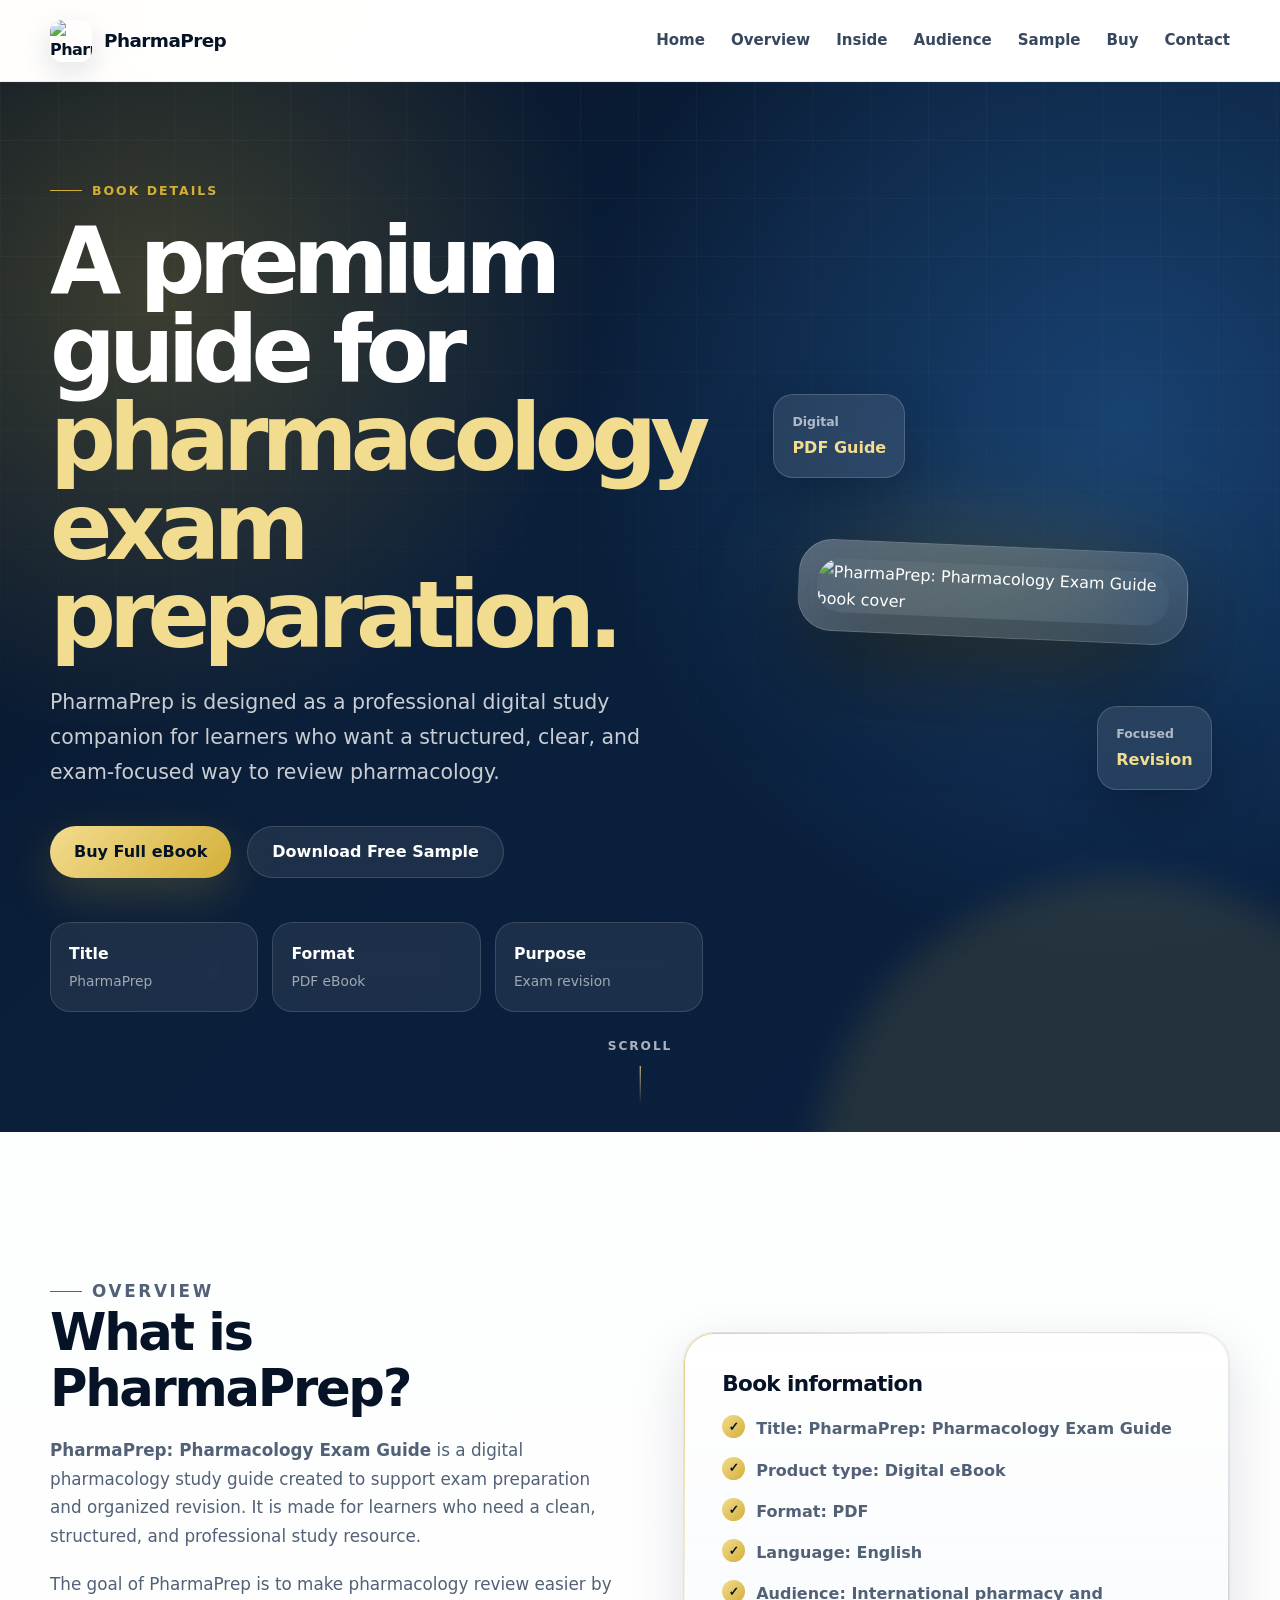
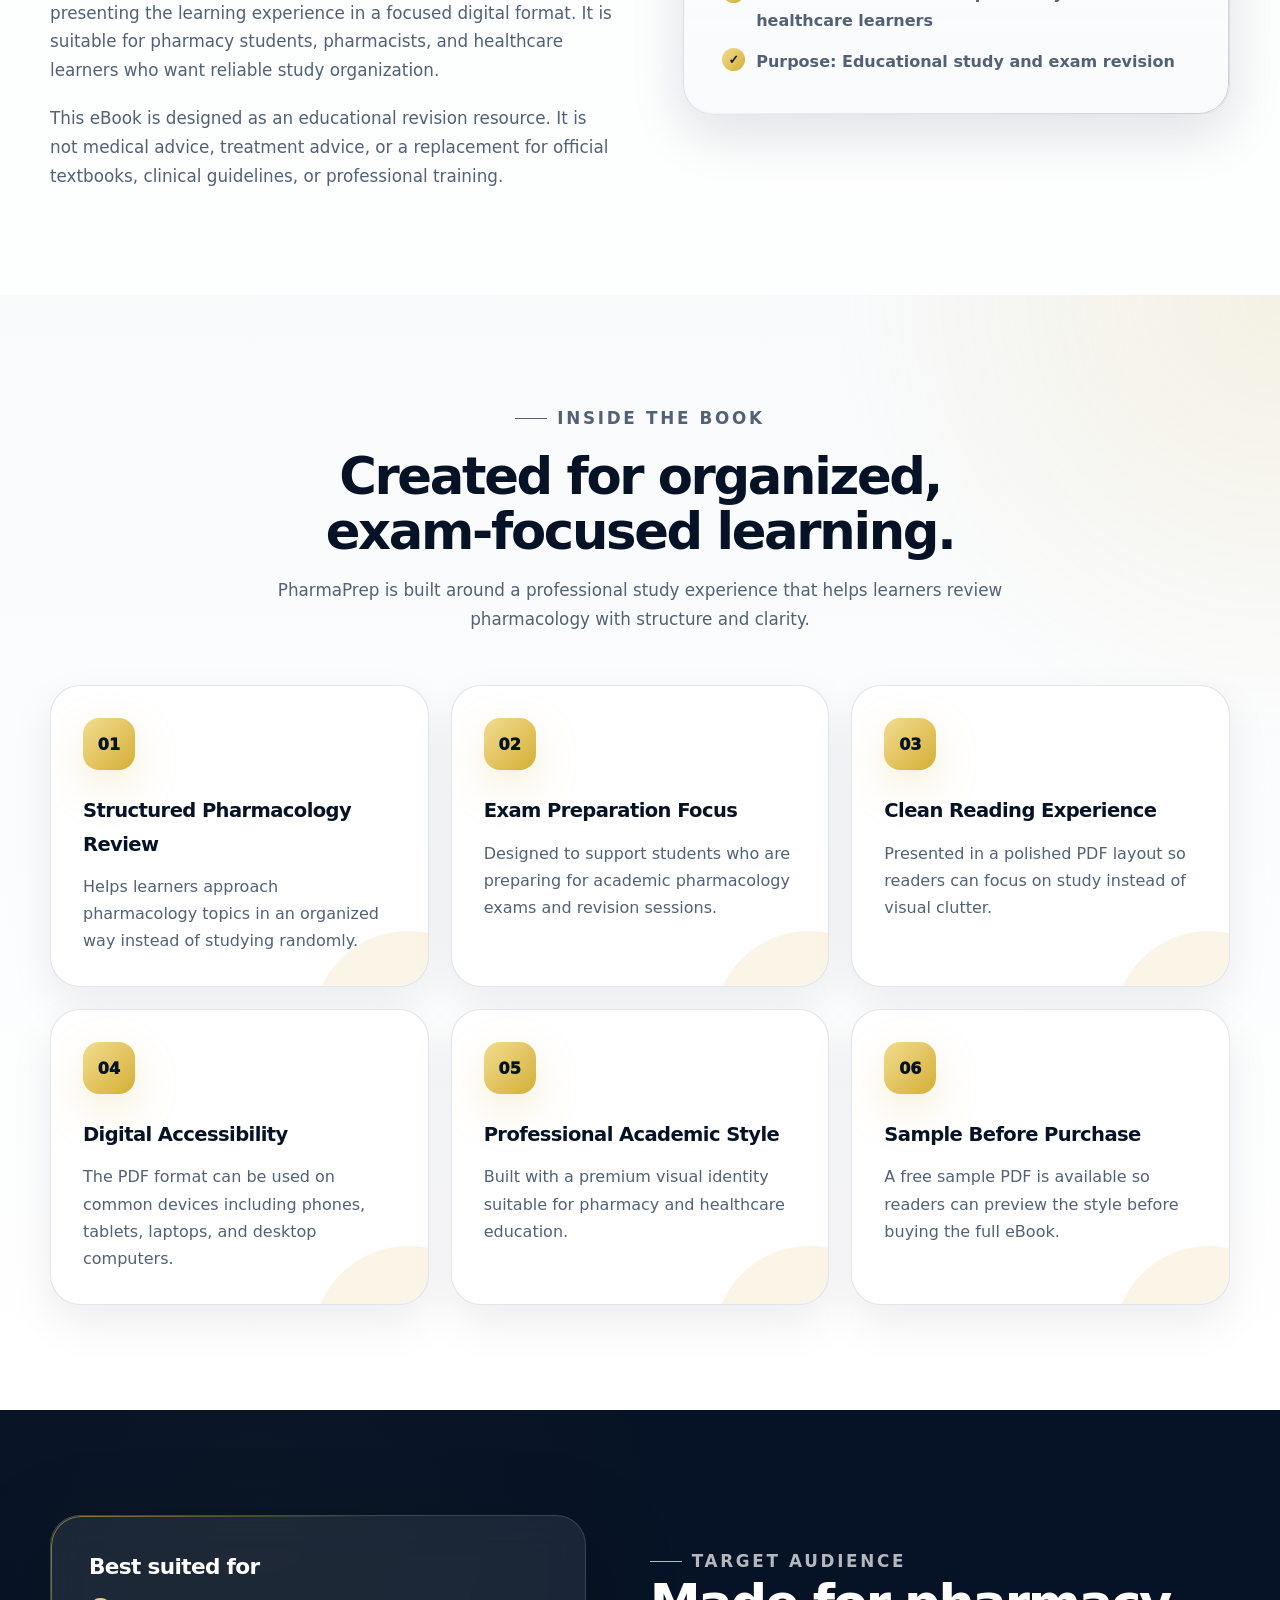
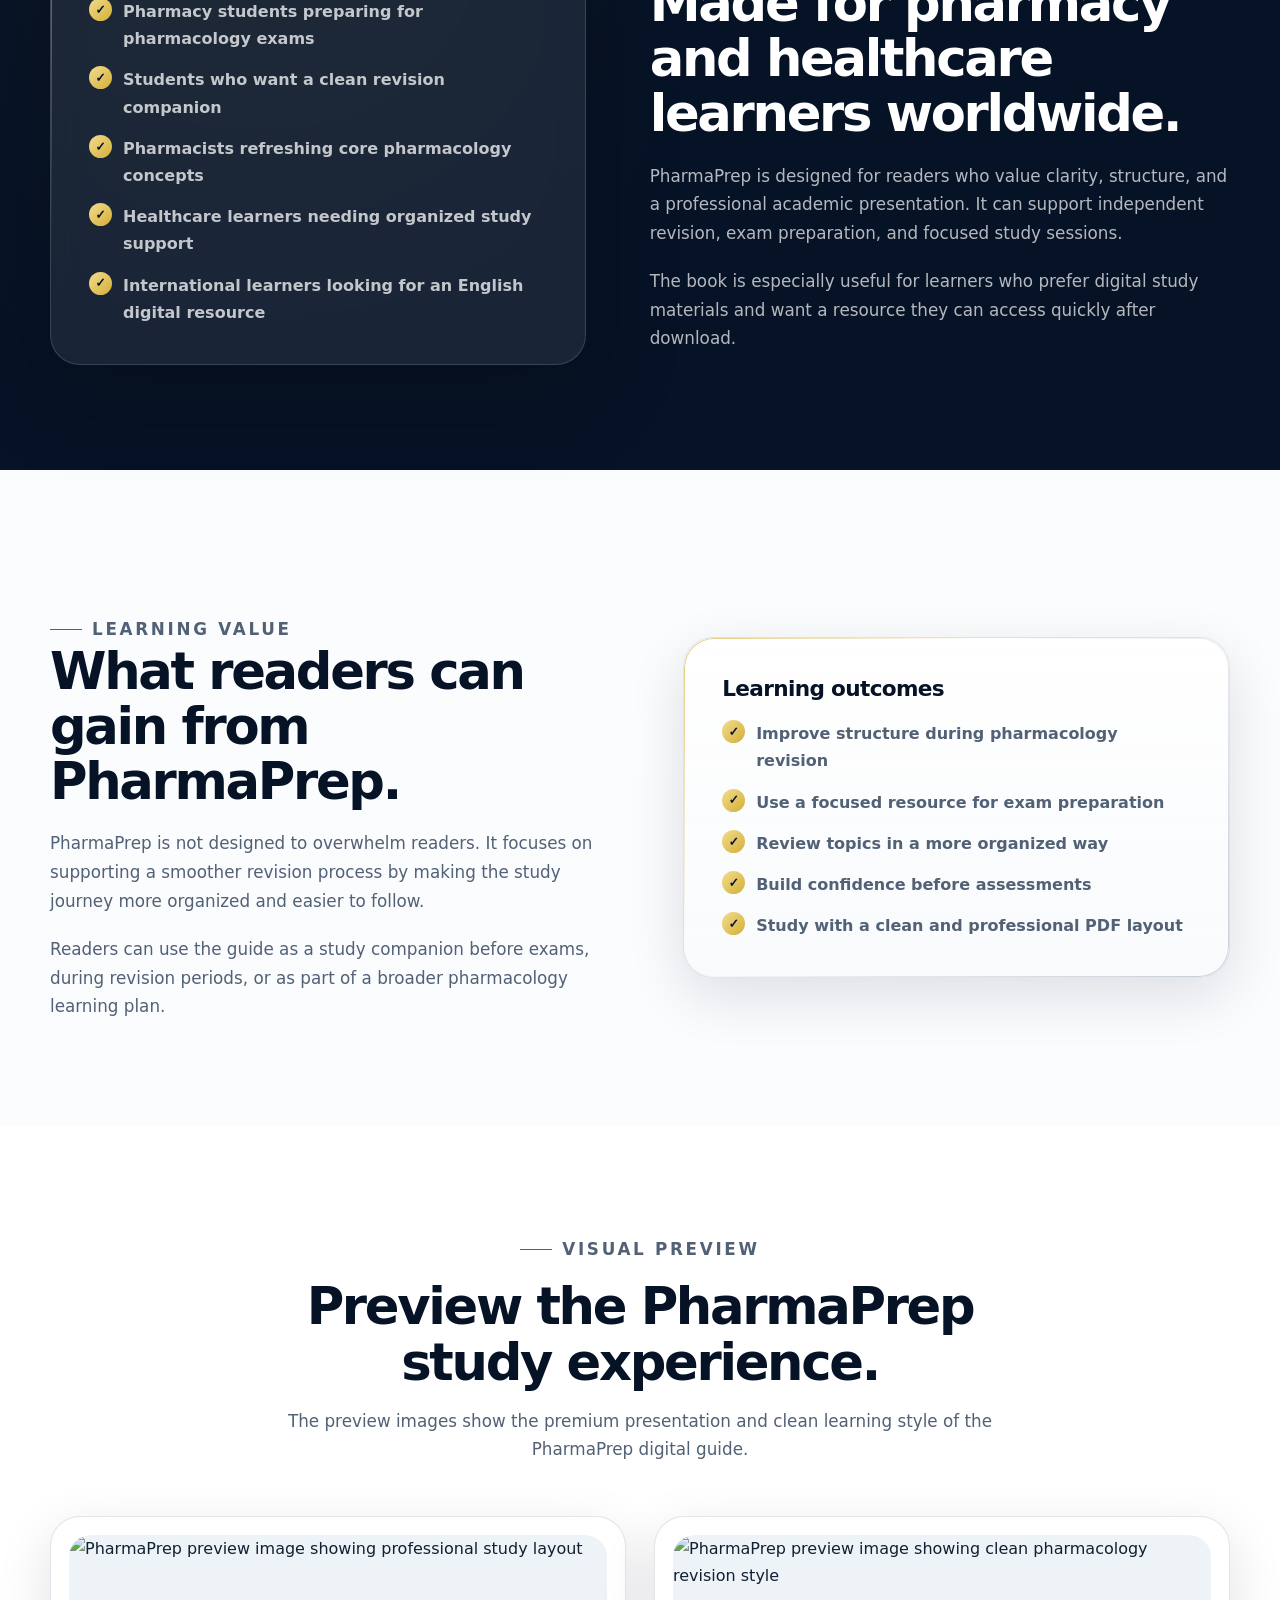
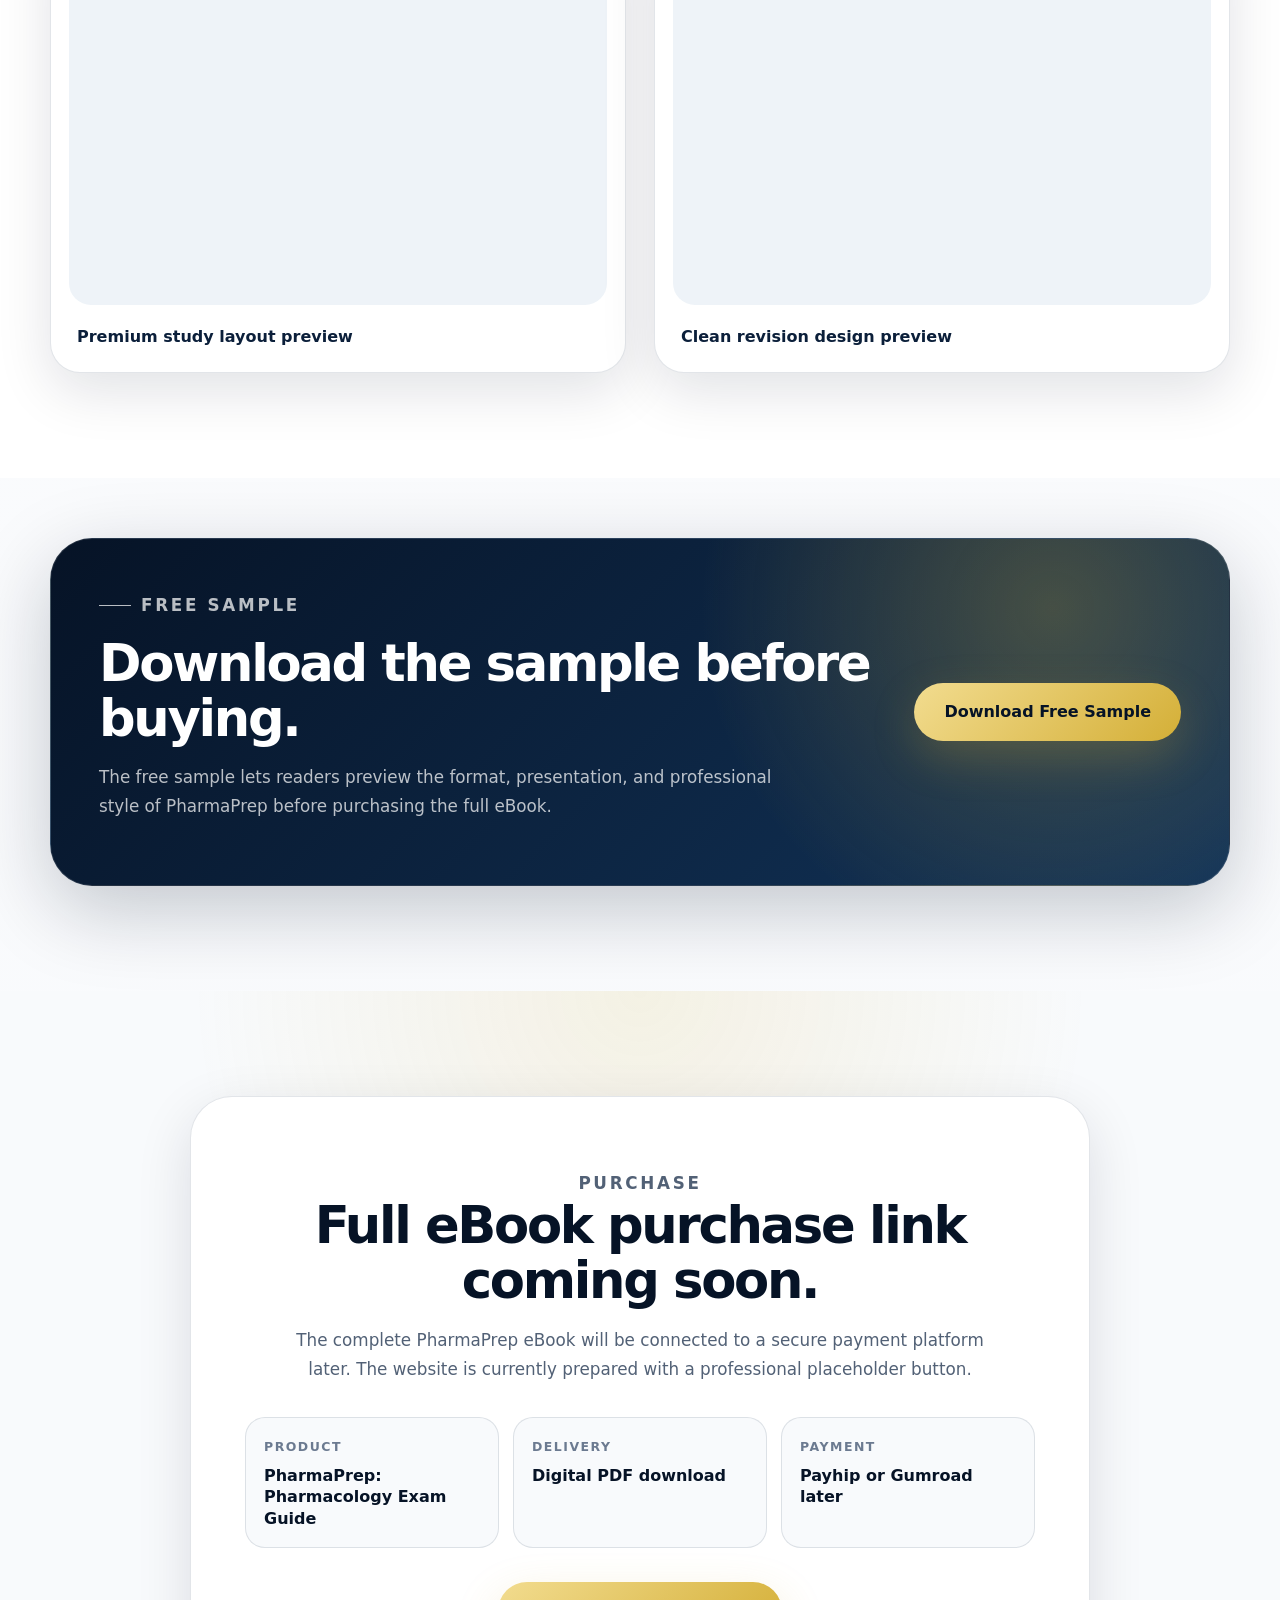
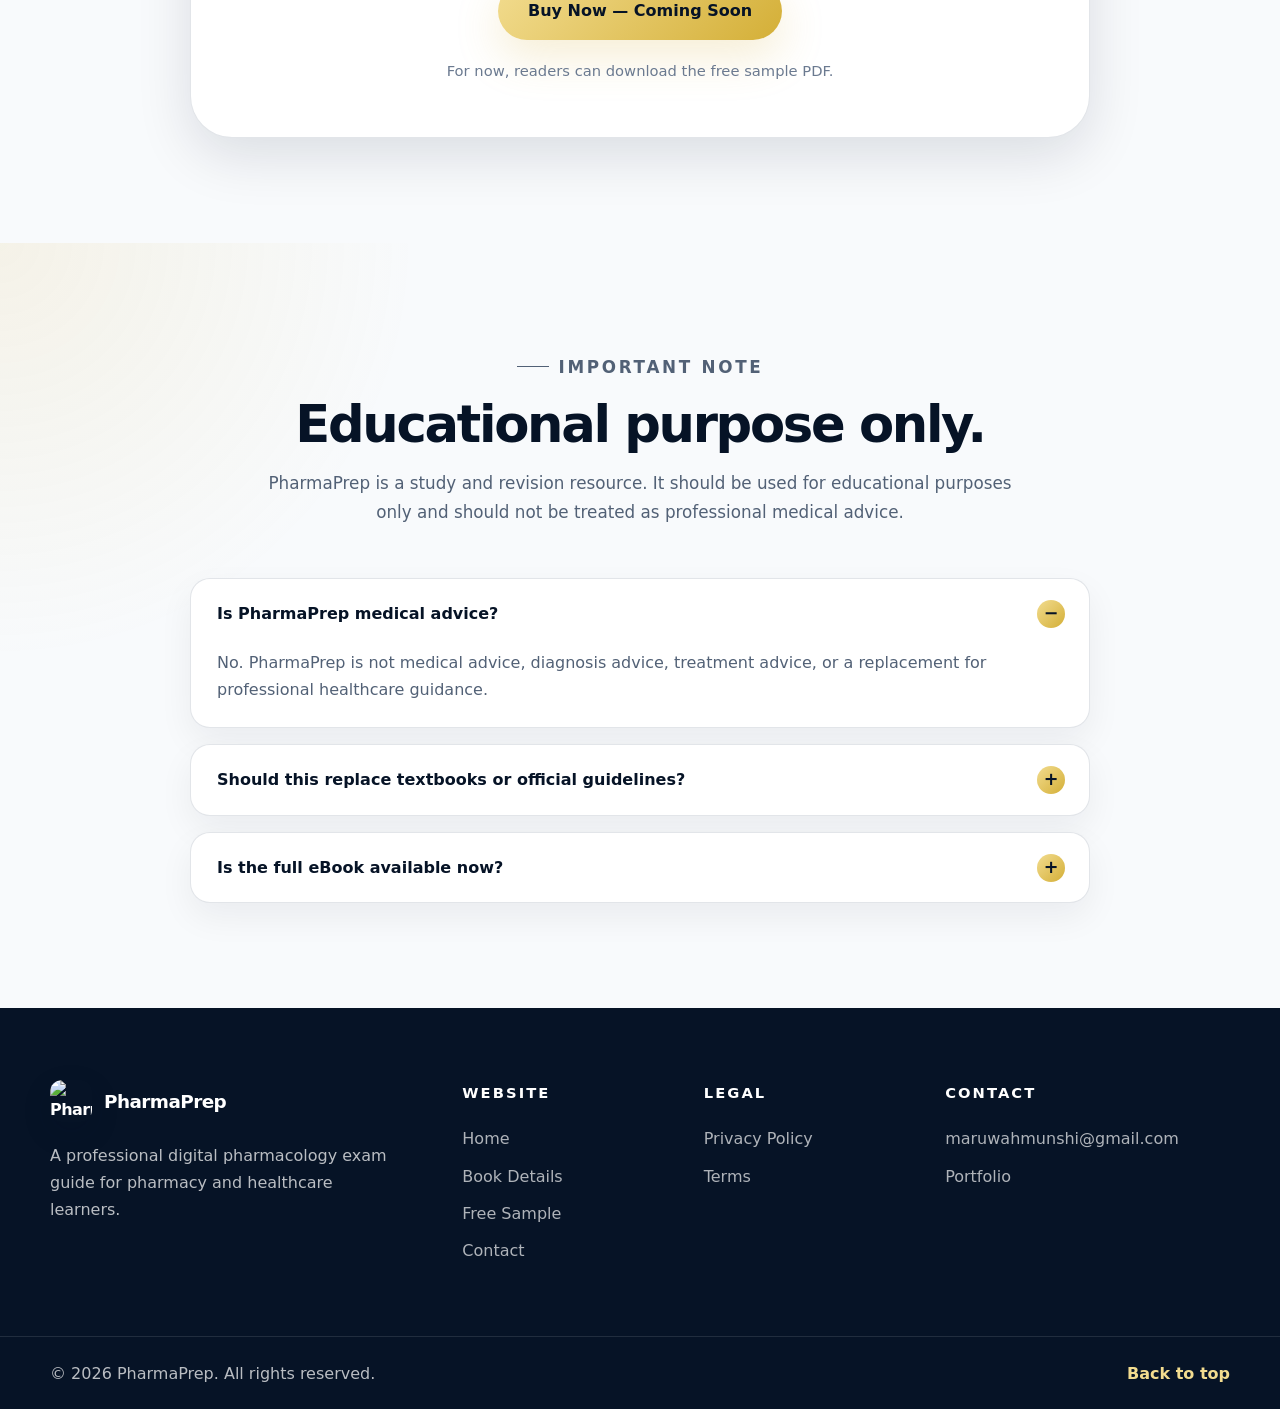
==== book.html @ 13ccd48c "Add files via upload" ====
<!DOCTYPE html>
<html lang="en">
<head>
  <!-- Basic Meta -->
  <meta charset="UTF-8" />
  <meta name="viewport" content="width=device-width, initial-scale=1.0" />

  <title>Book Details | PharmaPrep: Pharmacology Exam Guide</title>

  <meta
    name="description"
    content="View details of PharmaPrep: Pharmacology Exam Guide, a professional pharmacology exam preparation eBook for pharmacy students, pharmacists, and healthcare learners."
  />

  <meta
    name="keywords"
    content="PharmaPrep book details, pharmacology exam guide, pharmacology ebook, pharmacy student study guide, pharmacology PDF"
  />

  <meta name="author" content="MARUWA MARUWA" />
  <meta name="robots" content="index, follow" />
  <meta name="theme-color" content="#0b1f3a" />

  <!-- Canonical URL -->
  <link rel="canonical" href="https://mimruwa.github.io/pharmaprep-book/book.html" />

  <!-- Favicon -->
  <link rel="icon" type="image/png" href="images/favicon.png" />

  <!-- Open Graph Meta -->
  <meta property="og:title" content="Book Details | PharmaPrep: Pharmacology Exam Guide" />
  <meta
    property="og:description"
    content="Explore the full details, features, audience, and learning value of the PharmaPrep pharmacology exam guide."
  />
  <meta property="og:type" content="website" />
  <meta property="og:url" content="https://mimruwa.github.io/pharmaprep-book/book.html" />
  <meta property="og:image" content="https://mimruwa.github.io/pharmaprep-book/images/cover.png" />
  <meta property="og:site_name" content="PharmaPrep" />

  <!-- Twitter Card Meta -->
  <meta name="twitter:card" content="summary_large_image" />
  <meta name="twitter:title" content="Book Details | PharmaPrep" />
  <meta
    name="twitter:description"
    content="A premium digital pharmacology exam guide for pharmacy and healthcare learners."
  />
  <meta name="twitter:image" content="https://mimruwa.github.io/pharmaprep-book/images/cover.png" />

  <!-- CSS -->
  <link rel="stylesheet" href="style.css" />

  <!-- Structured Data -->
  <script type="application/ld+json">
  {
    "@context": "https://schema.org",
    "@type": "Book",
    "name": "PharmaPrep: Pharmacology Exam Guide",
    "description": "A professional pharmacology exam guide created for pharmacy students, pharmacists, and healthcare learners worldwide.",
    "inLanguage": "en",
    "educationalUse": "Pharmacology exam preparation and revision",
    "learningResourceType": "eBook",
    "isAccessibleForFree": false,
    "creator": {
      "@type": "Person",
      "name": "MARUWA MARUWA",
      "jobTitle": "Independent Educational Content Creator",
      "url": "https://mimruwa.github.io/maruwa-portfolio/",
      "email": "maruwahmunshi@gmail.com"
    },
    "publisher": {
      "@type": "Organization",
      "name": "PharmaPrep"
    },
    "image": "https://mimruwa.github.io/pharmaprep-book/images/cover.png"
  }
  </script>
</head>

<body>
  <!-- Skip Link -->
  <a class="skip-link" href="#main-content">Skip to content</a>

  <!-- Header -->
  <header class="site-header" id="top">
    <nav class="navbar" aria-label="Main navigation">
      <a href="index.html" class="brand" aria-label="PharmaPrep home">
        <img src="images/logo.png" alt="PharmaPrep logo" class="brand-logo" />
        <span class="brand-text">PharmaPrep</span>
      </a>

      <button class="nav-toggle" aria-label="Open navigation menu" aria-expanded="false">
        <span></span>
        <span></span>
        <span></span>
      </button>

      <div class="nav-menu">
        <a href="index.html">Home</a>
        <a href="#overview">Overview</a>
        <a href="#contents">Inside</a>
        <a href="#audience">Audience</a>
        <a href="#sample">Sample</a>
        <a href="#buy">Buy</a>
        <a href="contact.html">Contact</a>
      </div>
    </nav>
  </header>

  <!-- Main Content -->
  <main id="main-content">
    <!-- Hero Section -->
    <section class="hero section">
      <div class="hero-bg"></div>

      <div class="container hero-container">
        <div class="hero-content reveal">
          <p class="eyebrow">Book Details</p>

          <h1>
            A premium guide for
            <span>pharmacology exam preparation.</span>
          </h1>

          <p class="hero-subtitle">
            PharmaPrep is designed as a professional digital study companion for
            learners who want a structured, clear, and exam-focused way to review
            pharmacology.
          </p>

          <div class="hero-actions">
            <a href="#buy" class="btn btn-primary">Buy Full eBook</a>
            <a href="pdf/PharmaPrep_Free_Sample.pdf" class="btn btn-secondary" download>
              Download Free Sample
            </a>
          </div>

          <div class="hero-points" aria-label="Book highlights">
            <div>
              <strong>Title</strong>
              <span>PharmaPrep</span>
            </div>
            <div>
              <strong>Format</strong>
              <span>PDF eBook</span>
            </div>
            <div>
              <strong>Purpose</strong>
              <span>Exam revision</span>
            </div>
          </div>
        </div>

        <div class="hero-visual reveal">
          <div class="book-frame">
            <img
              src="images/cover.png"
              alt="PharmaPrep: Pharmacology Exam Guide book cover"
              class="book-cover"
            />
          </div>

          <div class="floating-card card-one">
            <span>Digital</span>
            <strong>PDF Guide</strong>
          </div>

          <div class="floating-card card-two">
            <span>Focused</span>
            <strong>Revision</strong>
          </div>
        </div>
      </div>

      <a href="#overview" class="scroll-indicator" aria-label="Scroll to book overview">
        <span>Scroll</span>
        <i></i>
      </a>
    </section>

    <!-- Book Overview -->
    <section class="section book-section" id="overview">
      <div class="container two-column">
        <div class="section-copy reveal">
          <p class="eyebrow">Overview</p>

          <h2>What is PharmaPrep?</h2>

          <p>
            <strong>PharmaPrep: Pharmacology Exam Guide</strong> is a digital
            pharmacology study guide created to support exam preparation and
            organized revision. It is made for learners who need a clean,
            structured, and professional study resource.
          </p>

          <p>
            The goal of PharmaPrep is to make pharmacology review easier by
            presenting the learning experience in a focused digital format. It is
            suitable for pharmacy students, pharmacists, and healthcare learners
            who want reliable study organization.
          </p>

          <p>
            This eBook is designed as an educational revision resource. It is not
            medical advice, treatment advice, or a replacement for official
            textbooks, clinical guidelines, or professional training.
          </p>
        </div>

        <div class="info-card reveal">
          <h3>Book information</h3>

          <ul class="check-list">
            <li>Title: PharmaPrep: Pharmacology Exam Guide</li>
            <li>Product type: Digital eBook</li>
            <li>Format: PDF</li>
            <li>Language: English</li>
            <li>Audience: International pharmacy and healthcare learners</li>
            <li>Purpose: Educational study and exam revision</li>
          </ul>
        </div>
      </div>
    </section>

    <!-- Contents Section -->
    <section class="section features-section" id="contents">
      <div class="container">
        <div class="section-heading reveal">
          <p class="eyebrow">Inside the Book</p>
          <h2>Created for organized, exam-focused learning.</h2>
          <p>
            PharmaPrep is built around a professional study experience that helps
            learners review pharmacology with structure and clarity.
          </p>
        </div>

        <div class="feature-grid">
          <article class="feature-card reveal">
            <div class="feature-icon">01</div>
            <h3>Structured Pharmacology Review</h3>
            <p>
              Helps learners approach pharmacology topics in an organized way
              instead of studying randomly.
            </p>
          </article>

          <article class="feature-card reveal">
            <div class="feature-icon">02</div>
            <h3>Exam Preparation Focus</h3>
            <p>
              Designed to support students who are preparing for academic
              pharmacology exams and revision sessions.
            </p>
          </article>

          <article class="feature-card reveal">
            <div class="feature-icon">03</div>
            <h3>Clean Reading Experience</h3>
            <p>
              Presented in a polished PDF layout so readers can focus on study
              instead of visual clutter.
            </p>
          </article>

          <article class="feature-card reveal">
            <div class="feature-icon">04</div>
            <h3>Digital Accessibility</h3>
            <p>
              The PDF format can be used on common devices including phones,
              tablets, laptops, and desktop computers.
            </p>
          </article>

          <article class="feature-card reveal">
            <div class="feature-icon">05</div>
            <h3>Professional Academic Style</h3>
            <p>
              Built with a premium visual identity suitable for pharmacy and
              healthcare education.
            </p>
          </article>

          <article class="feature-card reveal">
            <div class="feature-icon">06</div>
            <h3>Sample Before Purchase</h3>
            <p>
              A free sample PDF is available so readers can preview the style
              before buying the full eBook.
            </p>
          </article>
        </div>
      </div>
    </section>

    <!-- Audience Section -->
    <section class="section inside-section" id="audience">
      <div class="container two-column reverse">
        <div class="inside-card reveal">
          <h3>Best suited for</h3>

          <ul class="check-list">
            <li>Pharmacy students preparing for pharmacology exams</li>
            <li>Students who want a clean revision companion</li>
            <li>Pharmacists refreshing core pharmacology concepts</li>
            <li>Healthcare learners needing organized study support</li>
            <li>International learners looking for an English digital resource</li>
          </ul>
        </div>

        <div class="section-copy reveal">
          <p class="eyebrow">Target Audience</p>

          <h2>Made for pharmacy and healthcare learners worldwide.</h2>

          <p>
            PharmaPrep is designed for readers who value clarity, structure, and
            a professional academic presentation. It can support independent
            revision, exam preparation, and focused study sessions.
          </p>

          <p>
            The book is especially useful for learners who prefer digital study
            materials and want a resource they can access quickly after download.
          </p>
        </div>
      </div>
    </section>

    <!-- Learning Outcomes -->
    <section class="section book-section">
      <div class="container two-column">
        <div class="section-copy reveal">
          <p class="eyebrow">Learning Value</p>

          <h2>What readers can gain from PharmaPrep.</h2>

          <p>
            PharmaPrep is not designed to overwhelm readers. It focuses on
            supporting a smoother revision process by making the study journey
            more organized and easier to follow.
          </p>

          <p>
            Readers can use the guide as a study companion before exams, during
            revision periods, or as part of a broader pharmacology learning plan.
          </p>
        </div>

        <div class="info-card reveal">
          <h3>Learning outcomes</h3>

          <ul class="check-list">
            <li>Improve structure during pharmacology revision</li>
            <li>Use a focused resource for exam preparation</li>
            <li>Review topics in a more organized way</li>
            <li>Build confidence before assessments</li>
            <li>Study with a clean and professional PDF layout</li>
          </ul>
        </div>
      </div>
    </section>

    <!-- Preview Images -->
    <section class="section preview-section">
      <div class="container">
        <div class="section-heading reveal">
          <p class="eyebrow">Visual Preview</p>
          <h2>Preview the PharmaPrep study experience.</h2>
          <p>
            The preview images show the premium presentation and clean learning
            style of the PharmaPrep digital guide.
          </p>
        </div>

        <div class="preview-grid">
          <figure class="preview-card reveal">
            <img src="images/preview1.png" alt="PharmaPrep preview image showing professional study layout" />
            <figcaption>Premium study layout preview</figcaption>
          </figure>

          <figure class="preview-card reveal">
            <img src="images/preview2.png" alt="PharmaPrep preview image showing clean pharmacology revision style" />
            <figcaption>Clean revision design preview</figcaption>
          </figure>
        </div>
      </div>
    </section>

    <!-- Sample Section -->
    <section class="section sample-section" id="sample">
      <div class="container">
        <div class="sample-box reveal">
          <div>
            <p class="eyebrow">Free Sample</p>
            <h2>Download the sample before buying.</h2>
            <p>
              The free sample lets readers preview the format, presentation, and
              professional style of PharmaPrep before purchasing the full eBook.
            </p>
          </div>

          <a href="pdf/PharmaPrep_Free_Sample.pdf" class="btn btn-primary btn-large" download>
            Download Free Sample
          </a>
        </div>
      </div>
    </section>

    <!-- Buy Section -->
    <section class="section buy-section" id="buy">
      <div class="container">
        <div class="buy-card reveal">
          <p class="eyebrow">Purchase</p>

          <h2>Full eBook purchase link coming soon.</h2>

          <p>
            The complete PharmaPrep eBook will be connected to a secure payment
            platform later. The website is currently prepared with a professional
            placeholder button.
          </p>

          <div class="buy-details">
            <div>
              <span>Product</span>
              <strong>PharmaPrep: Pharmacology Exam Guide</strong>
            </div>

            <div>
              <span>Delivery</span>
              <strong>Digital PDF download</strong>
            </div>

            <div>
              <span>Payment</span>
              <strong>Payhip or Gumroad later</strong>
            </div>
          </div>

          <a href="#" class="btn btn-primary btn-large">
            Buy Now — Coming Soon
          </a>

          <p class="small-note">
            For now, readers can download the free sample PDF.
          </p>
        </div>
      </div>
    </section>

    <!-- Disclaimer Section -->
    <section class="section faq-section">
      <div class="container">
        <div class="section-heading reveal">
          <p class="eyebrow">Important Note</p>
          <h2>Educational purpose only.</h2>
          <p>
            PharmaPrep is a study and revision resource. It should be used for
            educational purposes only and should not be treated as professional
            medical advice.
          </p>
        </div>

        <div class="faq-list">
          <details class="faq-item reveal" open>
            <summary>Is PharmaPrep medical advice?</summary>
            <p>
              No. PharmaPrep is not medical advice, diagnosis advice, treatment
              advice, or a replacement for professional healthcare guidance.
            </p>
          </details>

          <details class="faq-item reveal">
            <summary>Should this replace textbooks or official guidelines?</summary>
            <p>
              No. PharmaPrep should be used as a revision companion alongside
              official textbooks, course materials, and professional guidance.
            </p>
          </details>

          <details class="faq-item reveal">
            <summary>Is the full eBook available now?</summary>
            <p>
              The payment link is not connected yet. The full eBook purchase
              system will be added later using a secure digital product platform.
            </p>
          </details>
        </div>
      </div>
    </section>
  </main>

  <!-- Footer -->
  <footer class="site-footer">
    <div class="container footer-grid">
      <div class="footer-brand">
        <a href="index.html" class="brand">
          <img src="images/logo.png" alt="PharmaPrep logo" class="brand-logo" />
          <span class="brand-text">PharmaPrep</span>
        </a>

        <p>
          A professional digital pharmacology exam guide for pharmacy and
          healthcare learners.
        </p>
      </div>

      <div class="footer-links">
        <h3>Website</h3>
        <a href="index.html">Home</a>
        <a href="book.html">Book Details</a>
        <a href="sample.html">Free Sample</a>
        <a href="contact.html">Contact</a>
      </div>

      <div class="footer-links">
        <h3>Legal</h3>
        <a href="privacy.html">Privacy Policy</a>
        <a href="terms.html">Terms</a>
      </div>

      <div class="footer-links">
        <h3>Contact</h3>
        <a href="mailto:maruwahmunshi@gmail.com">maruwahmunshi@gmail.com</a>
        <a
          href="https://mimruwa.github.io/maruwa-portfolio/"
          target="_blank"
          rel="noopener noreferrer"
        >
          Portfolio
        </a>
      </div>
    </div>

    <div class="footer-bottom">
      <div class="container footer-bottom-inner">
        <p>&copy; <span id="current-year">2026</span> PharmaPrep. All rights reserved.</p>
        <a href="#top">Back to top</a>
      </div>
    </div>
  </footer>

  <!-- JavaScript -->
  <script src="script.js"></script>
</body>
</html>
---- style.css ----
/* =========================================================
   PharmaPrep Website Styles
   Premium Publisher Website
   File: style.css
   ========================================================= */

/* ------------------------------
   CSS Variables
------------------------------ */
:root {
  --navy-950: #061326;
  --navy-900: #0b1f3a;
  --navy-850: #0f2948;
  --navy-800: #12345a;
  --navy-700: #173f6d;

  --gold-500: #d4af37;
  --gold-400: #e5c766;
  --gold-300: #f2dc8f;

  --white: #ffffff;
  --off-white: #f8fafc;
  --soft-white: #eef3f8;
  --muted: #6b7a90;
  --muted-dark: #9fb0c7;

  --text-main: #122033;
  --text-soft: #526176;
  --border: rgba(16, 42, 72, 0.12);
  --border-light: rgba(255, 255, 255, 0.14);

  --shadow-soft: 0 18px 55px rgba(5, 19, 38, 0.12);
  --shadow-medium: 0 24px 80px rgba(5, 19, 38, 0.22);
  --shadow-gold: 0 16px 45px rgba(212, 175, 55, 0.22);

  --radius-sm: 12px;
  --radius-md: 20px;
  --radius-lg: 30px;
  --radius-xl: 42px;

  --container: 1180px;
  --header-height: 82px;

  --transition: 250ms ease;
  --transition-slow: 600ms ease;
}

/* ------------------------------
   Base Reset
------------------------------ */
*,
*::before,
*::after {
  box-sizing: border-box;
}

html {
  scroll-behavior: smooth;
  text-size-adjust: 100%;
}

body {
  margin: 0;
  font-family:
    Inter,
    ui-sans-serif,
    system-ui,
    -apple-system,
    BlinkMacSystemFont,
    "Segoe UI",
    Roboto,
    Arial,
    sans-serif;
  color: var(--text-main);
  background:
    radial-gradient(circle at top left, rgba(212, 175, 55, 0.08), transparent 32rem),
    linear-gradient(180deg, #ffffff 0%, #f7f9fc 100%);
  line-height: 1.7;
  overflow-x: hidden;
}

img,
picture,
svg {
  max-width: 100%;
  display: block;
}

a {
  color: inherit;
  text-decoration: none;
}

button,
input,
textarea {
  font: inherit;
}

button {
  border: 0;
  cursor: pointer;
}

::selection {
  color: var(--navy-950);
  background: var(--gold-300);
}

/* ------------------------------
   Accessibility
------------------------------ */
.skip-link {
  position: absolute;
  top: -120px;
  left: 18px;
  z-index: 9999;
  padding: 12px 18px;
  color: var(--navy-950);
  background: var(--gold-400);
  border-radius: 999px;
  font-weight: 800;
  transition: top var(--transition);
}

.skip-link:focus {
  top: 18px;
}

:focus-visible {
  outline: 3px solid var(--gold-400);
  outline-offset: 4px;
}

/* ------------------------------
   Layout Utilities
------------------------------ */
.container {
  width: min(100% - 40px, var(--container));
  margin-inline: auto;
}

.section {
  position: relative;
  padding: 105px 0;
}

.two-column {
  display: grid;
  grid-template-columns: 1.02fr 0.98fr;
  gap: 64px;
  align-items: center;
}

.two-column.reverse {
  grid-template-columns: 0.96fr 1.04fr;
}

.section-heading {
  width: min(760px, 100%);
  margin: 0 auto 52px;
  text-align: center;
}

.section-heading h2,
.section-copy h2,
.sample-box h2,
.buy-card h2,
.creator-card h2,
.final-cta-box h2 {
  margin: 0;
  color: var(--navy-950);
  font-size: clamp(2rem, 4vw, 3.4rem);
  line-height: 1.08;
  letter-spacing: -0.045em;
}

.section-heading p,
.section-copy p,
.sample-box p,
.buy-card p,
.creator-card p,
.final-cta-box p {
  color: var(--text-soft);
  font-size: 1.05rem;
}

.eyebrow {
  display: inline-flex;
  align-items: center;
  gap: 10px;
  margin: 0 0 16px;
  color: var(--gold-500);
  font-size: 0.78rem;
  font-weight: 850;
  letter-spacing: 0.16em;
  text-transform: uppercase;
}

.eyebrow::before {
  content: "";
  width: 32px;
  height: 1px;
  background: currentColor;
}

.center {
  justify-content: center;
}

/* ------------------------------
   Header / Navigation
------------------------------ */
.site-header {
  position: sticky;
  top: 0;
  z-index: 1000;
  height: var(--header-height);
  background: rgba(255, 255, 255, 0.82);
  border-bottom: 1px solid rgba(11, 31, 58, 0.08);
  backdrop-filter: blur(20px);
}

.navbar {
  width: min(100% - 40px, var(--container));
  height: var(--header-height);
  margin-inline: auto;
  display: flex;
  align-items: center;
  justify-content: space-between;
  gap: 28px;
}

.brand {
  display: inline-flex;
  align-items: center;
  gap: 12px;
  min-width: max-content;
  font-weight: 900;
  color: var(--navy-950);
  letter-spacing: -0.035em;
}

.brand-logo {
  width: 42px;
  height: 42px;
  object-fit: contain;
  border-radius: 12px;
  box-shadow: 0 10px 30px rgba(6, 19, 38, 0.12);
}

.brand-text {
  font-size: 1.15rem;
}

.nav-menu {
  display: flex;
  align-items: center;
  justify-content: flex-end;
  gap: 26px;
}

.nav-menu a {
  position: relative;
  color: var(--navy-900);
  font-size: 0.94rem;
  font-weight: 750;
  opacity: 0.82;
  transition:
    color var(--transition),
    opacity var(--transition);
}

.nav-menu a::after {
  content: "";
  position: absolute;
  left: 0;
  bottom: -9px;
  width: 0;
  height: 2px;
  background: var(--gold-500);
  border-radius: 99px;
  transition: width var(--transition);
}

.nav-menu a:hover {
  color: var(--navy-950);
  opacity: 1;
}

.nav-menu a:hover::after {
  width: 100%;
}

.nav-toggle {
  display: none;
  width: 46px;
  height: 46px;
  align-items: center;
  justify-content: center;
  flex-direction: column;
  gap: 5px;
  background: var(--navy-900);
  border-radius: 14px;
}

.nav-toggle span {
  width: 21px;
  height: 2px;
  background: var(--white);
  border-radius: 99px;
  transition:
    transform var(--transition),
    opacity var(--transition);
}

/* ------------------------------
   Buttons / Links
------------------------------ */
.btn {
  display: inline-flex;
  align-items: center;
  justify-content: center;
  min-height: 52px;
  padding: 14px 24px;
  border-radius: 999px;
  font-weight: 850;
  line-height: 1;
  transition:
    transform var(--transition),
    box-shadow var(--transition),
    background var(--transition),
    color var(--transition),
    border-color var(--transition);
}

.btn:hover {
  transform: translateY(-3px);
}

.btn-primary {
  color: var(--navy-950);
  background: linear-gradient(135deg, var(--gold-300), var(--gold-500));
  box-shadow: var(--shadow-gold);
}

.btn-primary:hover {
  box-shadow: 0 22px 58px rgba(212, 175, 55, 0.32);
}

.btn-secondary {
  color: var(--white);
  background: rgba(255, 255, 255, 0.08);
  border: 1px solid var(--border-light);
  backdrop-filter: blur(14px);
}

.btn-secondary:hover {
  background: rgba(255, 255, 255, 0.15);
}

.btn-large {
  min-height: 58px;
  padding-inline: 30px;
}

.text-link {
  display: inline-flex;
  align-items: center;
  gap: 9px;
  width: fit-content;
  color: var(--navy-900);
  font-weight: 850;
  border-bottom: 2px solid rgba(212, 175, 55, 0.38);
  transition:
    color var(--transition),
    border-color var(--transition);
}

.text-link::after {
  content: "→";
  color: var(--gold-500);
  transition: transform var(--transition);
}

.text-link:hover {
  color: var(--gold-500);
  border-color: var(--gold-500);
}

.text-link:hover::after {
  transform: translateX(4px);
}

.cta-row {
  display: flex;
  flex-wrap: wrap;
  gap: 22px;
  margin-top: 28px;
}

/* ------------------------------
   Hero
------------------------------ */
.hero {
  min-height: calc(100vh - var(--header-height));
  display: grid;
  align-items: center;
  padding: 90px 0 120px;
  color: var(--white);
  background:
    radial-gradient(circle at 12% 20%, rgba(212, 175, 55, 0.26), transparent 28rem),
    radial-gradient(circle at 88% 32%, rgba(33, 89, 148, 0.6), transparent 34rem),
    linear-gradient(135deg, var(--navy-950) 0%, var(--navy-900) 42%, #09203f 100%);
  overflow: hidden;
}

.hero::before {
  content: "";
  position: absolute;
  inset: 0;
  background-image:
    linear-gradient(rgba(255, 255, 255, 0.035) 1px, transparent 1px),
    linear-gradient(90deg, rgba(255, 255, 255, 0.035) 1px, transparent 1px);
  background-size: 58px 58px;
  mask-image: linear-gradient(to bottom, rgba(0, 0, 0, 0.9), transparent 86%);
  pointer-events: none;
}

.hero-bg {
  position: absolute;
  inset: auto -12% -35% auto;
  width: 620px;
  height: 620px;
  background: rgba(212, 175, 55, 0.13);
  border-radius: 999px;
  filter: blur(18px);
  pointer-events: none;
}

.hero-container {
  position: relative;
  z-index: 2;
  display: grid;
  grid-template-columns: 1.04fr 0.96fr;
  gap: 70px;
  align-items: center;
}

.hero-content h1 {
  margin: 0;
  max-width: 760px;
  color: var(--white);
  font-size: clamp(3rem, 7.2vw, 6.7rem);
  line-height: 0.96;
  letter-spacing: -0.075em;
}

.hero-content h1 span {
  display: block;
  color: var(--gold-300);
}

.hero-subtitle {
  max-width: 680px;
  margin: 26px 0 0;
  color: rgba(255, 255, 255, 0.78);
  font-size: clamp(1.05rem, 2vw, 1.28rem);
}

.hero-actions {
  display: flex;
  flex-wrap: wrap;
  gap: 16px;
  margin-top: 36px;
}

.hero-points {
  display: grid;
  grid-template-columns: repeat(3, minmax(0, 1fr));
  gap: 14px;
  margin-top: 44px;
  max-width: 670px;
}

.hero-points div {
  padding: 18px;
  background: rgba(255, 255, 255, 0.075);
  border: 1px solid rgba(255, 255, 255, 0.13);
  border-radius: var(--radius-md);
  backdrop-filter: blur(14px);
}

.hero-points strong {
  display: block;
  color: var(--white);
  font-size: 0.98rem;
}

.hero-points span {
  display: block;
  margin-top: 2px;
  color: rgba(255, 255, 255, 0.58);
  font-size: 0.86rem;
}

.hero-visual {
  position: relative;
  min-height: 620px;
  display: flex;
  align-items: center;
  justify-content: center;
}

.book-frame {
  position: relative;
  width: min(390px, 82vw);
  padding: 18px;
  border-radius: 34px;
  background:
    linear-gradient(145deg, rgba(255, 255, 255, 0.22), rgba(255, 255, 255, 0.06)),
    rgba(255, 255, 255, 0.08);
  border: 1px solid rgba(255, 255, 255, 0.16);
  box-shadow: 0 38px 110px rgba(0, 0, 0, 0.42);
  transform: rotate(2.5deg);
}

.book-frame::before {
  content: "";
  position: absolute;
  inset: 8%;
  z-index: -1;
  background: rgba(212, 175, 55, 0.32);
  border-radius: 38px;
  filter: blur(60px);
}

.book-cover {
  width: 100%;
  border-radius: 24px;
  box-shadow: 0 28px 75px rgba(0, 0, 0, 0.32);
}

.floating-card {
  position: absolute;
  display: grid;
  gap: 2px;
  padding: 16px 18px;
  color: var(--white);
  background: rgba(255, 255, 255, 0.1);
  border: 1px solid rgba(255, 255, 255, 0.16);
  border-radius: 20px;
  backdrop-filter: blur(16px);
  box-shadow: 0 20px 55px rgba(0, 0, 0, 0.22);
}

.floating-card span {
  color: rgba(255, 255, 255, 0.64);
  font-size: 0.78rem;
  font-weight: 700;
}

.floating-card strong {
  color: var(--gold-300);
  font-size: 1rem;
}

.card-one {
  left: 0;
  top: 18%;
}

.card-two {
  right: 0;
  bottom: 18%;
}

.scroll-indicator {
  position: absolute;
  left: 50%;
  bottom: 28px;
  z-index: 3;
  display: inline-grid;
  justify-items: center;
  gap: 9px;
  color: rgba(255, 255, 255, 0.66);
  font-size: 0.76rem;
  font-weight: 850;
  letter-spacing: 0.16em;
  text-transform: uppercase;
  transform: translateX(-50%);
}

.scroll-indicator i {
  width: 1px;
  height: 38px;
  background: linear-gradient(to bottom, var(--gold-300), transparent);
}

/* ------------------------------
   Audience Strip
------------------------------ */
.audience-strip {
  position: relative;
  z-index: 5;
  margin-top: -52px;
}

.audience-grid {
  display: grid;
  grid-template-columns: repeat(4, minmax(0, 1fr));
  overflow: hidden;
  background: var(--white);
  border: 1px solid var(--border);
  border-radius: var(--radius-lg);
  box-shadow: var(--shadow-soft);
}

.audience-grid div {
  padding: 28px 26px;
  border-right: 1px solid var(--border);
}

.audience-grid div:last-child {
  border-right: 0;
}

.audience-grid span {
  display: block;
  color: var(--muted);
  font-size: 0.82rem;
  font-weight: 780;
  text-transform: uppercase;
  letter-spacing: 0.12em;
}

.audience-grid strong {
  display: block;
  margin-top: 4px;
  color: var(--navy-950);
  font-size: 1.02rem;
}

/* ------------------------------
   Book / Info Cards
------------------------------ */
.book-section {
  padding-top: 125px;
}

.section-copy p {
  margin: 20px 0 0;
}

.info-card,
.inside-card,
.creator-card {
  position: relative;
  padding: 38px;
  background:
    linear-gradient(180deg, rgba(255, 255, 255, 0.98), rgba(248, 250, 252, 0.94));
  border: 1px solid var(--border);
  border-radius: var(--radius-lg);
  box-shadow: var(--shadow-soft);
}

.info-card::before,
.inside-card::before,
.creator-card::before {
  content: "";
  position: absolute;
  inset: 0;
  border-radius: inherit;
  padding: 1px;
  background: linear-gradient(135deg, rgba(212, 175, 55, 0.65), transparent 34%, rgba(18, 52, 90, 0.22));
  mask:
    linear-gradient(#000 0 0) content-box,
    linear-gradient(#000 0 0);
  mask-composite: exclude;
  pointer-events: none;
}

.info-card h3,
.inside-card h3,
.creator-card h3 {
  margin: 0 0 18px;
  color: var(--navy-950);
  font-size: 1.35rem;
  line-height: 1.2;
  letter-spacing: -0.03em;
}

.check-list {
  display: grid;
  gap: 14px;
  margin: 0;
  padding: 0;
  list-style: none;
}

.check-list li {
  position: relative;
  padding-left: 34px;
  color: var(--text-soft);
  font-weight: 650;
}

.check-list li::before {
  content: "✓";
  position: absolute;
  left: 0;
  top: 0;
  width: 23px;
  height: 23px;
  display: inline-grid;
  place-items: center;
  color: var(--navy-950);
  background: linear-gradient(135deg, var(--gold-300), var(--gold-500));
  border-radius: 999px;
  font-size: 0.78rem;
  font-weight: 950;
}

/* ------------------------------
   Features
------------------------------ */
.features-section {
  background:
    radial-gradient(circle at top right, rgba(212, 175, 55, 0.12), transparent 28rem),
    linear-gradient(180deg, #f8fafc 0%, #ffffff 100%);
}

.feature-grid {
  display: grid;
  grid-template-columns: repeat(3, minmax(0, 1fr));
  gap: 22px;
}

.feature-card {
  position: relative;
  min-height: 260px;
  padding: 32px;
  background: var(--white);
  border: 1px solid var(--border);
  border-radius: var(--radius-lg);
  box-shadow: 0 18px 45px rgba(6, 19, 38, 0.07);
  overflow: hidden;
  transition:
    transform var(--transition),
    box-shadow var(--transition),
    border-color var(--transition);
}

.feature-card::after {
  content: "";
  position: absolute;
  inset: auto -20% -45% auto;
  width: 190px;
  height: 190px;
  background: rgba(212, 175, 55, 0.12);
  border-radius: 999px;
  transition: transform var(--transition-slow);
}

.feature-card:hover {
  transform: translateY(-8px);
  border-color: rgba(212, 175, 55, 0.42);
  box-shadow: var(--shadow-soft);
}

.feature-card:hover::after {
  transform: scale(1.22);
}

.feature-icon {
  width: 52px;
  height: 52px;
  display: inline-grid;
  place-items: center;
  margin-bottom: 24px;
  color: var(--navy-950);
  background: linear-gradient(135deg, var(--gold-300), var(--gold-500));
  border-radius: 16px;
  font-weight: 950;
  box-shadow: var(--shadow-gold);
}

.feature-card h3 {
  margin: 0;
  color: var(--navy-950);
  font-size: 1.22rem;
  letter-spacing: -0.03em;
}

.feature-card p {
  margin: 12px 0 0;
  color: var(--text-soft);
}

/* ------------------------------
   Inside Section
------------------------------ */
.inside-section {
  background:
    linear-gradient(rgba(6, 19, 38, 0.88), rgba(6, 19, 38, 0.92)),
    radial-gradient(circle at 20% 20%, rgba(212, 175, 55, 0.22), transparent 28rem),
    var(--navy-950);
}

.inside-section .section-copy h2,
.inside-section .inside-card h3 {
  color: var(--white);
}

.inside-section .section-copy p {
  color: rgba(255, 255, 255, 0.7);
}

.inside-card {
  background: rgba(255, 255, 255, 0.08);
  border-color: rgba(255, 255, 255, 0.14);
  backdrop-filter: blur(20px);
  box-shadow: 0 28px 90px rgba(0, 0, 0, 0.25);
}

.inside-card .check-list li {
  color: rgba(255, 255, 255, 0.74);
}

/* ------------------------------
   Preview
------------------------------ */
.preview-section {
  background: #ffffff;
}

.preview-grid {
  display: grid;
  grid-template-columns: repeat(2, minmax(0, 1fr));
  gap: 28px;
}

.preview-card {
  margin: 0;
  padding: 18px;
  background: var(--white);
  border: 1px solid var(--border);
  border-radius: var(--radius-lg);
  box-shadow: var(--shadow-soft);
  overflow: hidden;
  transition:
    transform var(--transition),
    box-shadow var(--transition);
}

.preview-card:hover {
  transform: translateY(-8px);
  box-shadow: var(--shadow-medium);
}

.preview-card img {
  width: 100%;
  border-radius: 22px;
  aspect-ratio: 16 / 11;
  object-fit: cover;
  background: var(--soft-white);
}

.preview-card figcaption {
  padding: 18px 8px 4px;
  color: var(--navy-900);
  font-weight: 850;
}

/* ------------------------------
   Sample Section
------------------------------ */
.sample-section {
  padding-top: 60px;
}

.sample-box {
  display: grid;
  grid-template-columns: 1fr auto;
  gap: 34px;
  align-items: center;
  padding: 48px;
  color: var(--white);
  background:
    radial-gradient(circle at 85% 20%, rgba(212, 175, 55, 0.28), transparent 22rem),
    linear-gradient(135deg, var(--navy-950), var(--navy-800));
  border: 1px solid rgba(255, 255, 255, 0.12);
  border-radius: var(--radius-xl);
  box-shadow: var(--shadow-medium);
}

.sample-box h2,
.sample-box p {
  color: var(--white);
}

.sample-box p {
  max-width: 680px;
  color: rgba(255, 255, 255, 0.72);
}

/* ------------------------------
   Buy Section
------------------------------ */
.buy-section {
  background:
    radial-gradient(circle at 50% 0%, rgba(212, 175, 55, 0.12), transparent 28rem),
    #f8fafc;
}

.buy-card {
  width: min(900px, 100%);
  margin-inline: auto;
  padding: 54px;
  text-align: center;
  background: var(--white);
  border: 1px solid var(--border);
  border-radius: var(--radius-xl);
  box-shadow: var(--shadow-soft);
}

.buy-card .eyebrow {
  justify-content: center;
}

.buy-card .eyebrow::before {
  display: none;
}

.buy-card p {
  max-width: 720px;
  margin: 18px auto 0;
}

.buy-details {
  display: grid;
  grid-template-columns: repeat(3, minmax(0, 1fr));
  gap: 14px;
  margin: 34px 0;
}

.buy-details div {
  padding: 18px;
  text-align: left;
  background: #f8fafc;
  border: 1px solid var(--border);
  border-radius: var(--radius-md);
}

.buy-details span {
  display: block;
  color: var(--muted);
  font-size: 0.78rem;
  font-weight: 850;
  text-transform: uppercase;
  letter-spacing: 0.12em;
}

.buy-details strong {
  display: block;
  margin-top: 7px;
  color: var(--navy-950);
  line-height: 1.35;
}

.small-note {
  color: var(--muted) !important;
  font-size: 0.92rem !important;
}

/* ------------------------------
   Creator Section
------------------------------ */
.creator-section {
  background: #ffffff;
}

.creator-image-wrap {
  position: relative;
  width: min(430px, 100%);
  margin-inline: auto;
}

.creator-image-wrap::before {
  content: "";
  position: absolute;
  inset: 9%;
  z-index: 0;
  background: rgba(212, 175, 55, 0.25);
  border-radius: 40px;
  filter: blur(42px);
}

.creator-image {
  position: relative;
  z-index: 1;
  width: 100%;
  border: 14px solid var(--white);
  border-radius: var(--radius-xl);
  box-shadow: var(--shadow-medium);
  object-fit: cover;
}

.creator-card h2 {
  margin-bottom: 8px;
}

.creator-card h3 {
  margin: 0 0 20px;
  color: var(--gold-500);
  font-size: 1.05rem;
  font-weight: 850;
}

.creator-links {
  display: flex;
  flex-wrap: wrap;
  gap: 20px;
  margin-top: 28px;
}

/* ------------------------------
   FAQ
------------------------------ */
.faq-section {
  background:
    radial-gradient(circle at top left, rgba(212, 175, 55, 0.1), transparent 26rem),
    #f8fafc;
}

.faq-list {
  width: min(900px, 100%);
  margin-inline: auto;
  display: grid;
  gap: 16px;
}

.faq-item {
  background: var(--white);
  border: 1px solid var(--border);
  border-radius: var(--radius-md);
  box-shadow: 0 14px 35px rgba(6, 19, 38, 0.06);
  overflow: hidden;
}

.faq-item summary {
  position: relative;
  padding: 24px 58px 24px 26px;
  color: var(--navy-950);
  font-weight: 900;
  line-height: 1.35;
  cursor: pointer;
  list-style: none;
}

.faq-item summary::-webkit-details-marker {
  display: none;
}

.faq-item summary::after {
  content: "+";
  position: absolute;
  right: 24px;
  top: 50%;
  width: 28px;
  height: 28px;
  display: inline-grid;
  place-items: center;
  color: var(--navy-950);
  background: linear-gradient(135deg, var(--gold-300), var(--gold-500));
  border-radius: 999px;
  font-size: 1.1rem;
  transform: translateY(-50%);
}

.faq-item[open] summary::after {
  content: "−";
}

.faq-item p {
  margin: 0;
  padding: 0 26px 24px;
  color: var(--text-soft);
}

/* ------------------------------
   Final CTA
------------------------------ */
.final-cta {
  padding-top: 75px;
  background:
    linear-gradient(135deg, rgba(6, 19, 38, 0.95), rgba(11, 31, 58, 0.94)),
    var(--navy-950);
}

.final-cta-box {
  text-align: center;
  color: var(--white);
}

.final-cta-box h2 {
  color: var(--white);
}

.final-cta-box p {
  max-width: 620px;
  margin: 18px auto 0;
  color: rgba(255, 255, 255, 0.72);
}

/* ------------------------------
   Footer
------------------------------ */
.site-footer {
  color: rgba(255, 255, 255, 0.72);
  background: var(--navy-950);
}

.footer-grid {
  display: grid;
  grid-template-columns: 1.3fr 0.7fr 0.7fr 1fr;
  gap: 42px;
  padding: 72px 0;
}

.footer-brand .brand {
  color: var(--white);
}

.footer-brand p {
  max-width: 340px;
  margin: 18px 0 0;
}

.footer-links {
  display: grid;
  align-content: start;
  gap: 10px;
}

.footer-links h3 {
  margin: 0 0 10px;
  color: var(--white);
  font-size: 0.92rem;
  text-transform: uppercase;
  letter-spacing: 0.14em;
}

.footer-links a {
  width: fit-content;
  color: rgba(255, 255, 255, 0.68);
  transition: color var(--transition);
}

.footer-links a:hover {
  color: var(--gold-300);
}

.footer-bottom {
  border-top: 1px solid rgba(255, 255, 255, 0.11);
}

.footer-bottom-inner {
  min-height: 72px;
  display: flex;
  align-items: center;
  justify-content: space-between;
  gap: 18px;
}

.footer-bottom p {
  margin: 0;
}

.footer-bottom a {
  color: var(--gold-300);
  font-weight: 850;
}

/* ------------------------------
   JavaScript Animation Support
   Content remains visible before JS is added.
------------------------------ */
.reveal {
  opacity: 1;
  transform: none;
}

.js-enabled .reveal {
  opacity: 0;
  transform: translateY(26px);
  transition:
    opacity 700ms ease,
    transform 700ms ease;
}

.js-enabled .reveal.is-visible {
  opacity: 1;
  transform: translateY(0);
}

/* ------------------------------
   Responsive Design
------------------------------ */
@media (max-width: 1080px) {
  .hero-container,
  .two-column,
  .two-column.reverse {
    grid-template-columns: 1fr;
  }

  .hero-container {
    gap: 48px;
  }

  .hero-visual {
    min-height: auto;
  }

  .card-one {
    left: 6%;
    top: 12%;
  }

  .card-two {
    right: 6%;
    bottom: 10%;
  }

  .feature-grid {
    grid-template-columns: repeat(2, minmax(0, 1fr));
  }

  .footer-grid {
    grid-template-columns: repeat(2, minmax(0, 1fr));
  }
}

@media (max-width: 860px) {
  :root {
    --header-height: 74px;
  }

  .navbar {
    width: min(100% - 28px, var(--container));
  }

  .nav-toggle {
    display: inline-flex;
  }

  .nav-menu {
    position: fixed;
    top: var(--header-height);
    left: 14px;
    right: 14px;
    display: grid;
    gap: 0;
    padding: 14px;
    background: rgba(255, 255, 255, 0.97);
    border: 1px solid var(--border);
    border-radius: 24px;
    box-shadow: var(--shadow-medium);
    transform: translateY(-18px);
    opacity: 0;
    visibility: hidden;
    pointer-events: none;
    transition:
      opacity var(--transition),
      transform var(--transition),
      visibility var(--transition);
  }

  .nav-menu a {
    padding: 14px 12px;
    border-radius: 14px;
  }

  .nav-menu a:hover {
    background: #f4f7fb;
  }

  .nav-menu a::after {
    display: none;
  }

  .nav-open .nav-menu {
    transform: translateY(0);
    opacity: 1;
    visibility: visible;
    pointer-events: auto;
  }

  .nav-open .nav-toggle span:nth-child(1) {
    transform: translateY(7px) rotate(45deg);
  }

  .nav-open .nav-toggle span:nth-child(2) {
    opacity: 0;
  }

  .nav-open .nav-toggle span:nth-child(3) {
    transform: translateY(-7px) rotate(-45deg);
  }

  .section {
    padding: 82px 0;
  }

  .hero {
    padding: 70px 0 104px;
  }

  .hero-points,
  .audience-grid,
  .buy-details {
    grid-template-columns: 1fr;
  }

  .audience-grid div {
    border-right: 0;
    border-bottom: 1px solid var(--border);
  }

  .audience-grid div:last-child {
    border-bottom: 0;
  }

  .sample-box {
    grid-template-columns: 1fr;
    text-align: left;
  }

  .preview-grid {
    grid-template-columns: 1fr;
  }

  .footer-grid {
    gap: 32px;
  }
}

@media (max-width: 640px) {
  .container {
    width: min(100% - 28px, var(--container));
  }

  .brand-logo {
    width: 38px;
    height: 38px;
  }

  .brand-text {
    font-size: 1.05rem;
  }

  .hero-content h1 {
    font-size: clamp(2.55rem, 15vw, 4.4rem);
  }

  .hero-subtitle {
    font-size: 1rem;
  }

  .hero-actions,
  .creator-links,
  .cta-row {
    flex-direction: column;
    align-items: stretch;
  }

  .btn,
  .text-link {
    width: 100%;
  }

  .text-link {
    justify-content: center;
    padding-bottom: 8px;
  }

  .hero-points div,
  .feature-card,
  .info-card,
  .inside-card,
  .creator-card,
  .sample-box,
  .buy-card {
    padding: 26px;
  }

  .book-frame {
    width: min(310px, 82vw);
    padding: 12px;
    border-radius: 26px;
  }

  .book-cover {
    border-radius: 18px;
  }

  .floating-card {
    display: none;
  }

  .feature-grid {
    grid-template-columns: 1fr;
  }

  .feature-card {
    min-height: auto;
  }

  .section-heading {
    margin-bottom: 36px;
    text-align: left;
  }

  .section-heading h2,
  .section-copy h2,
  .sample-box h2,
  .buy-card h2,
  .creator-card h2,
  .final-cta-box h2 {
    font-size: clamp(1.9rem, 10vw, 2.7rem);
  }

  .buy-card {
    text-align: left;
  }

  .buy-card .eyebrow {
    justify-content: flex-start;
  }

  .buy-card .eyebrow::before {
    display: block;
  }

  .buy-card p {
    margin-left: 0;
    margin-right: 0;
  }

  .footer-grid {
    grid-template-columns: 1fr;
    padding: 58px 0;
  }

  .footer-bottom-inner {
    min-height: 88px;
    flex-direction: column;
    justify-content: center;
    text-align: center;
  }
}

/* ------------------------------
   Reduced Motion
------------------------------ */
@media (prefers-reduced-motion: reduce) {
  html {
    scroll-behavior: auto;
  }

  *,
  *::before,
  *::after {
    animation-duration: 0.001ms !important;
    animation-iteration-count: 1 !important;
    transition-duration: 0.001ms !important;
  }

  .js-enabled .reveal {
    opacity: 1;
    transform: none;
  }
}
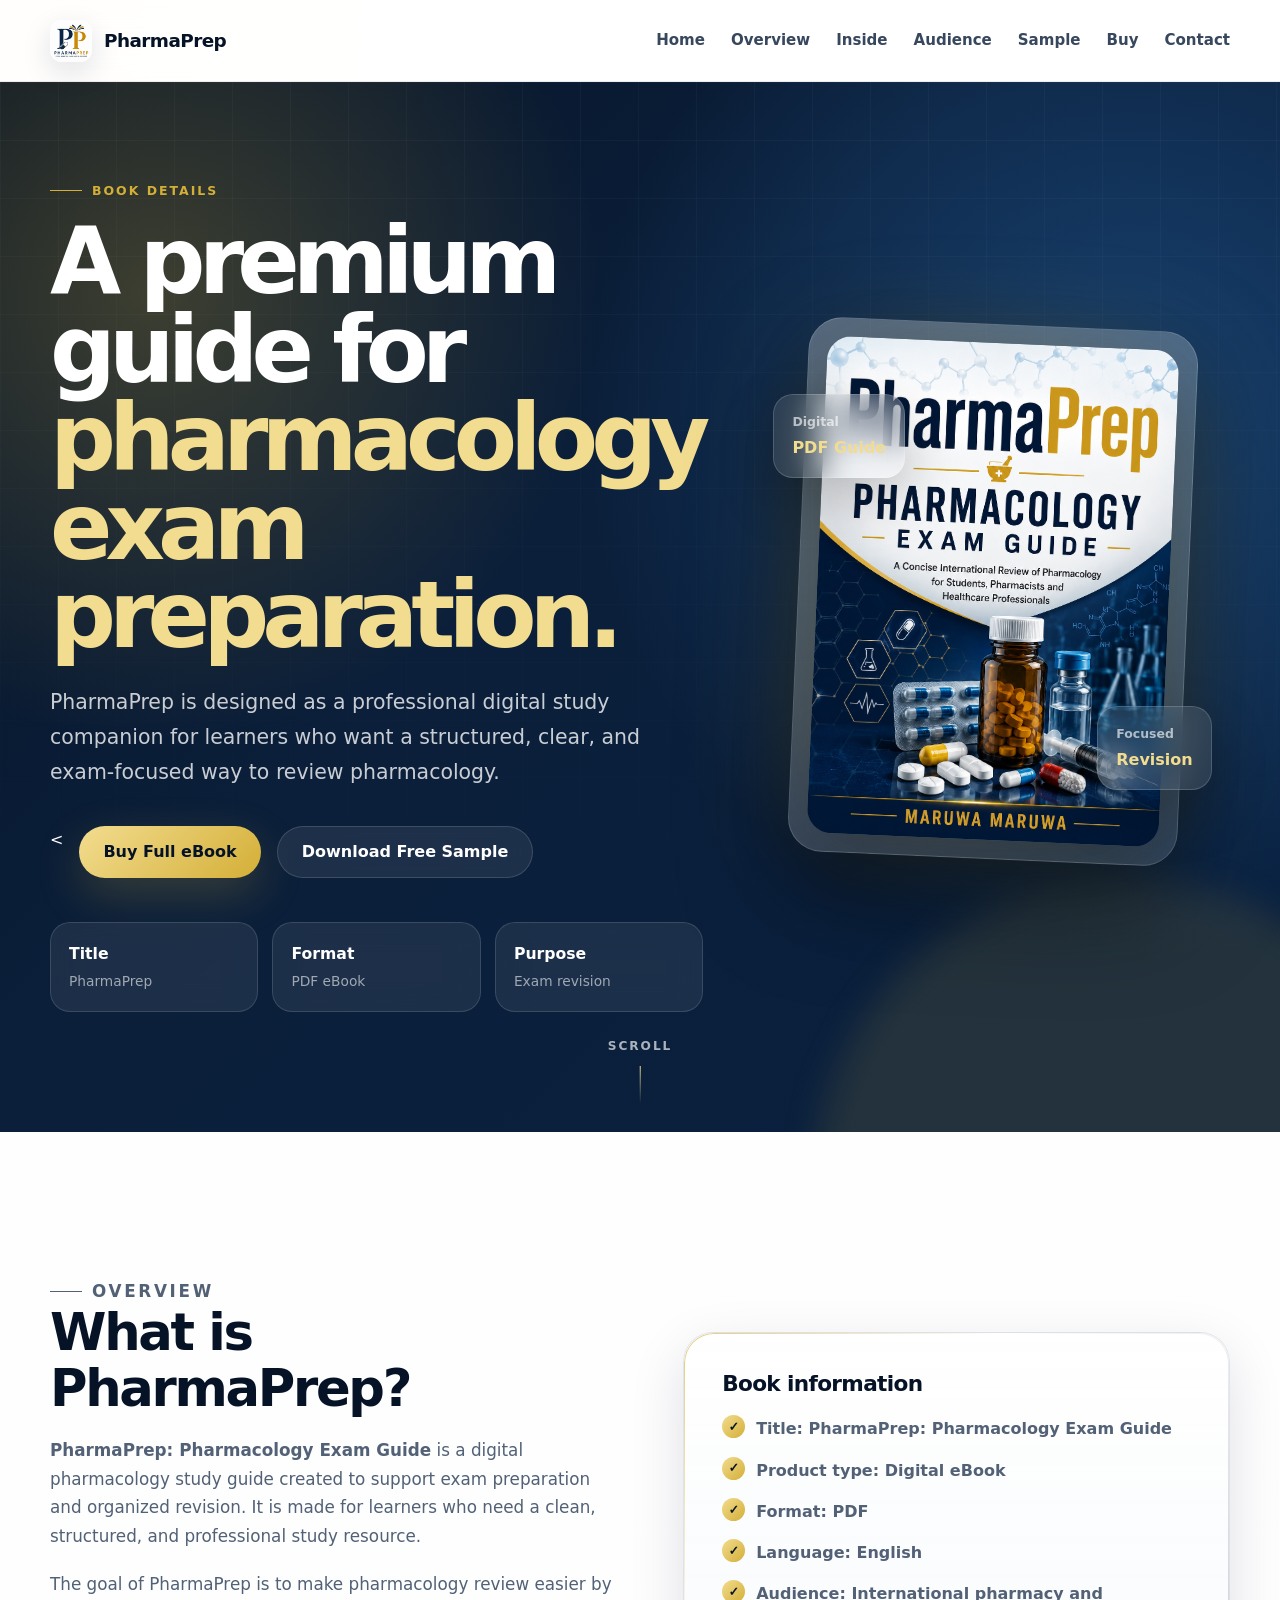
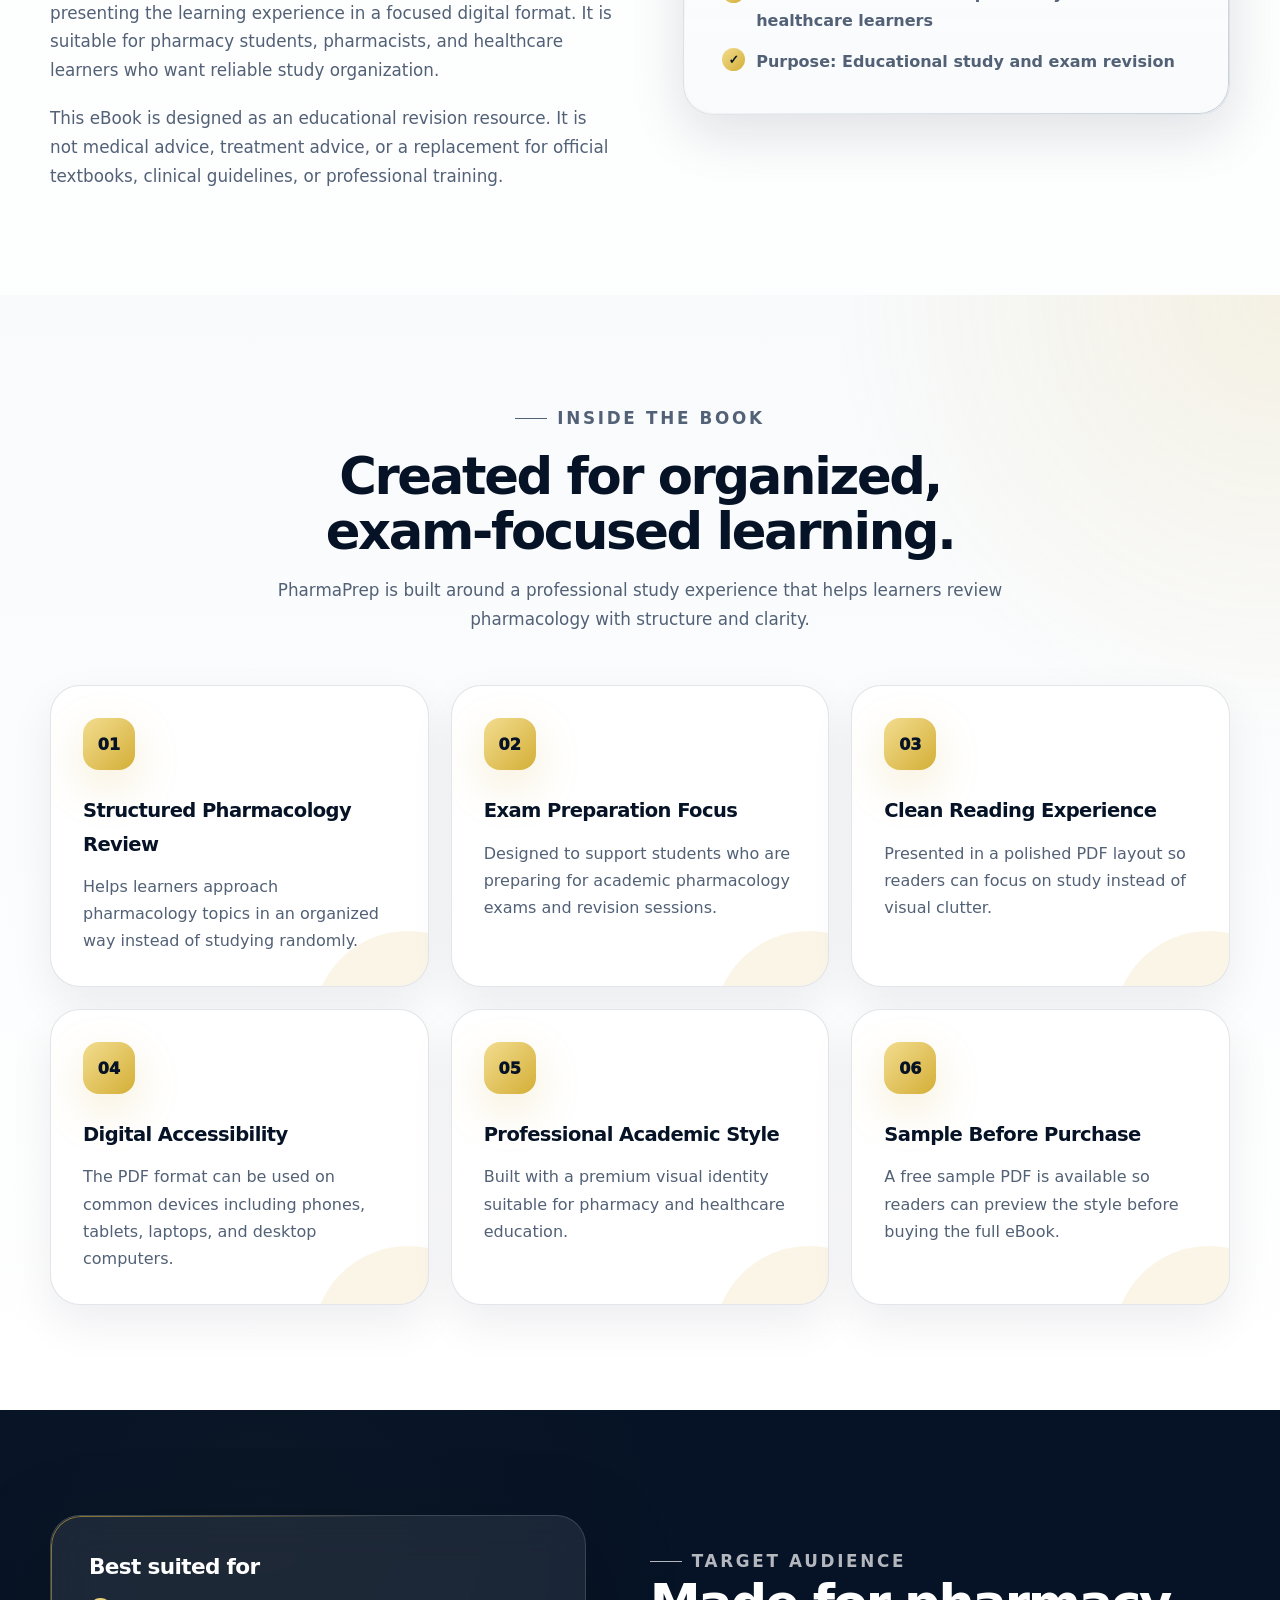
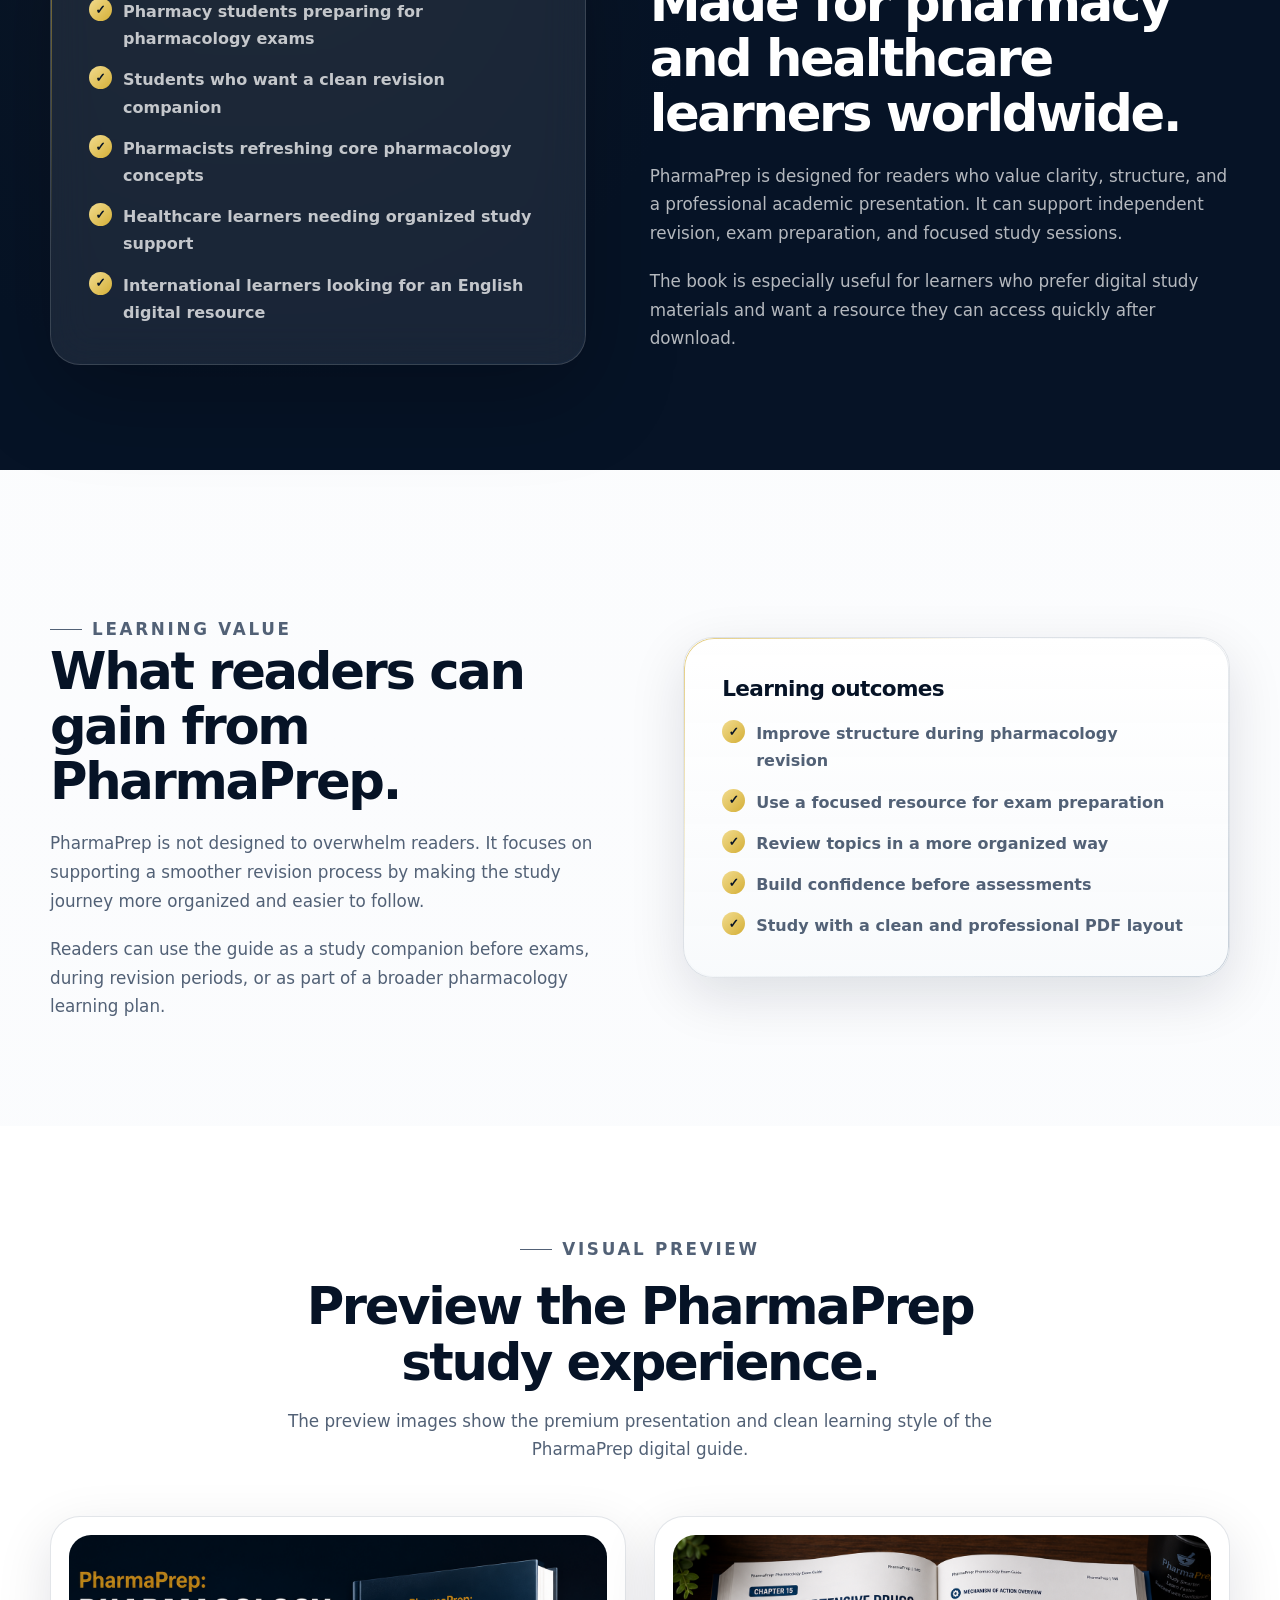
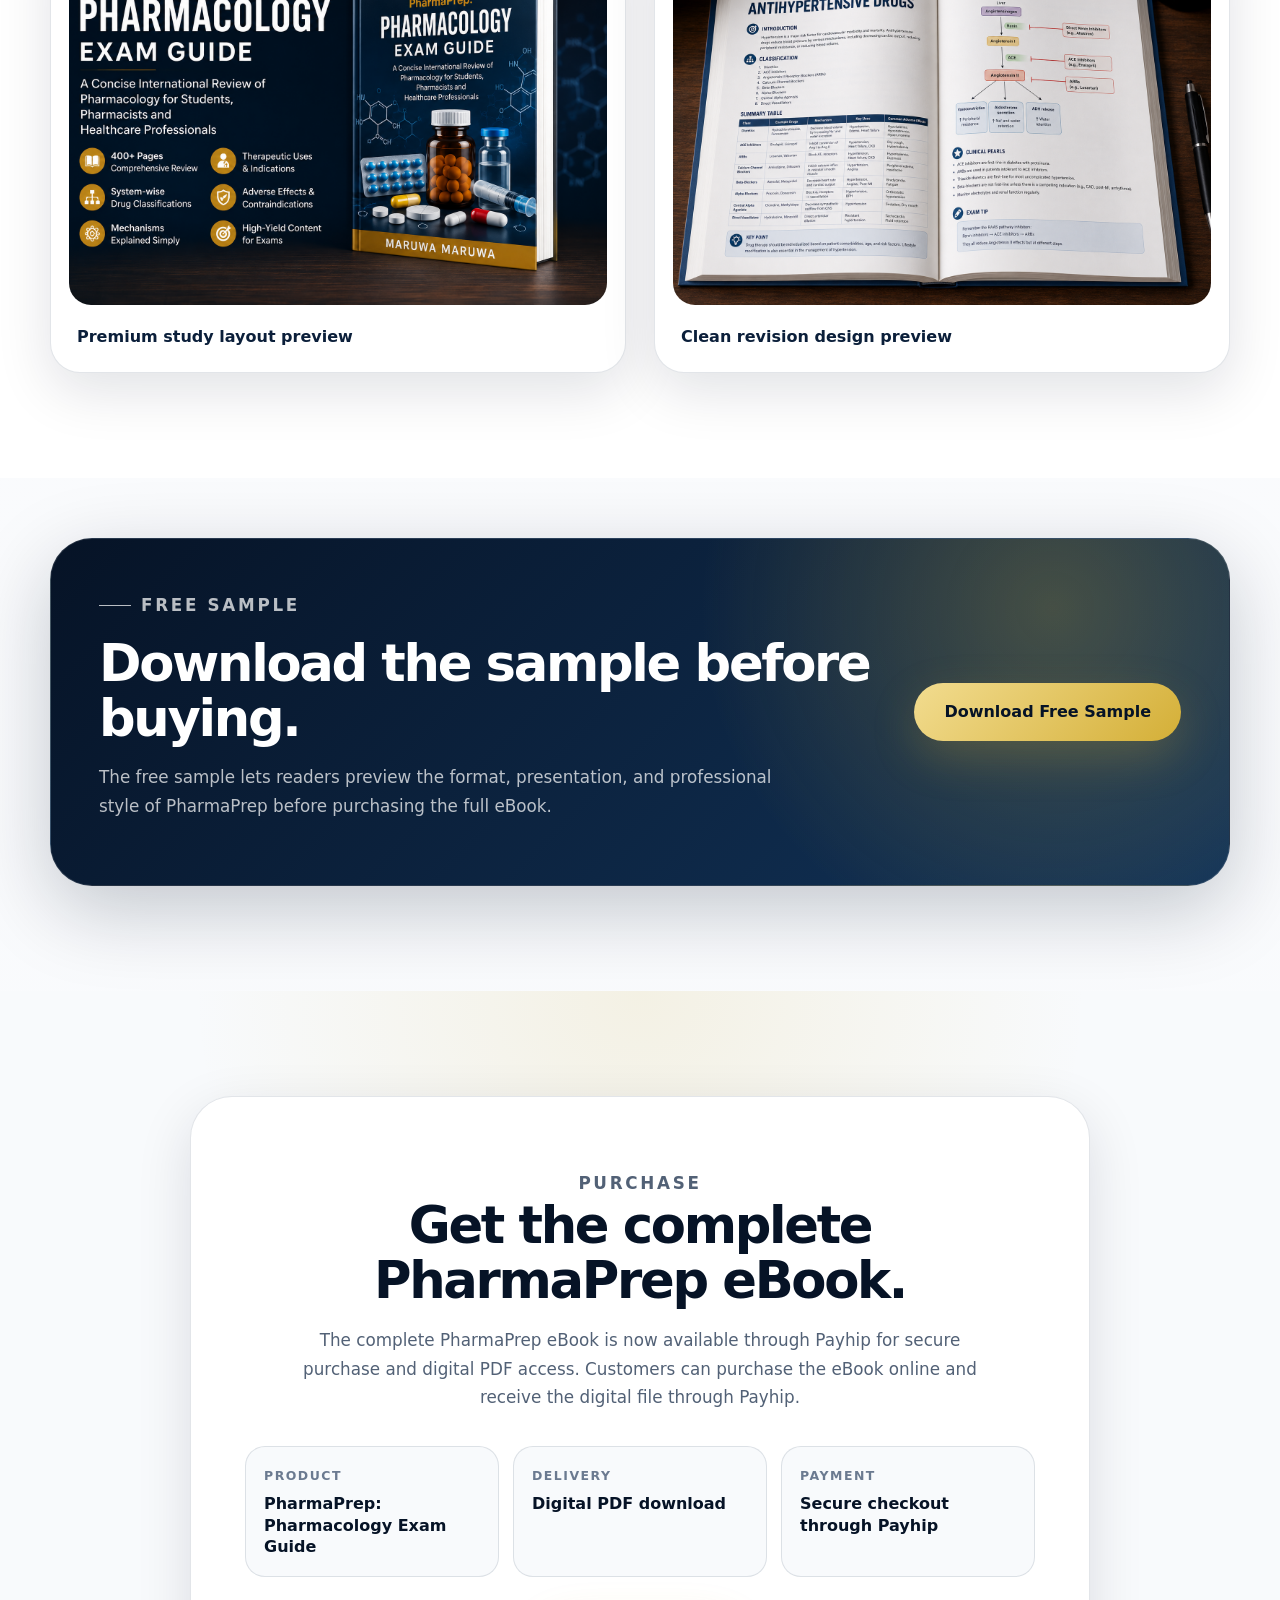
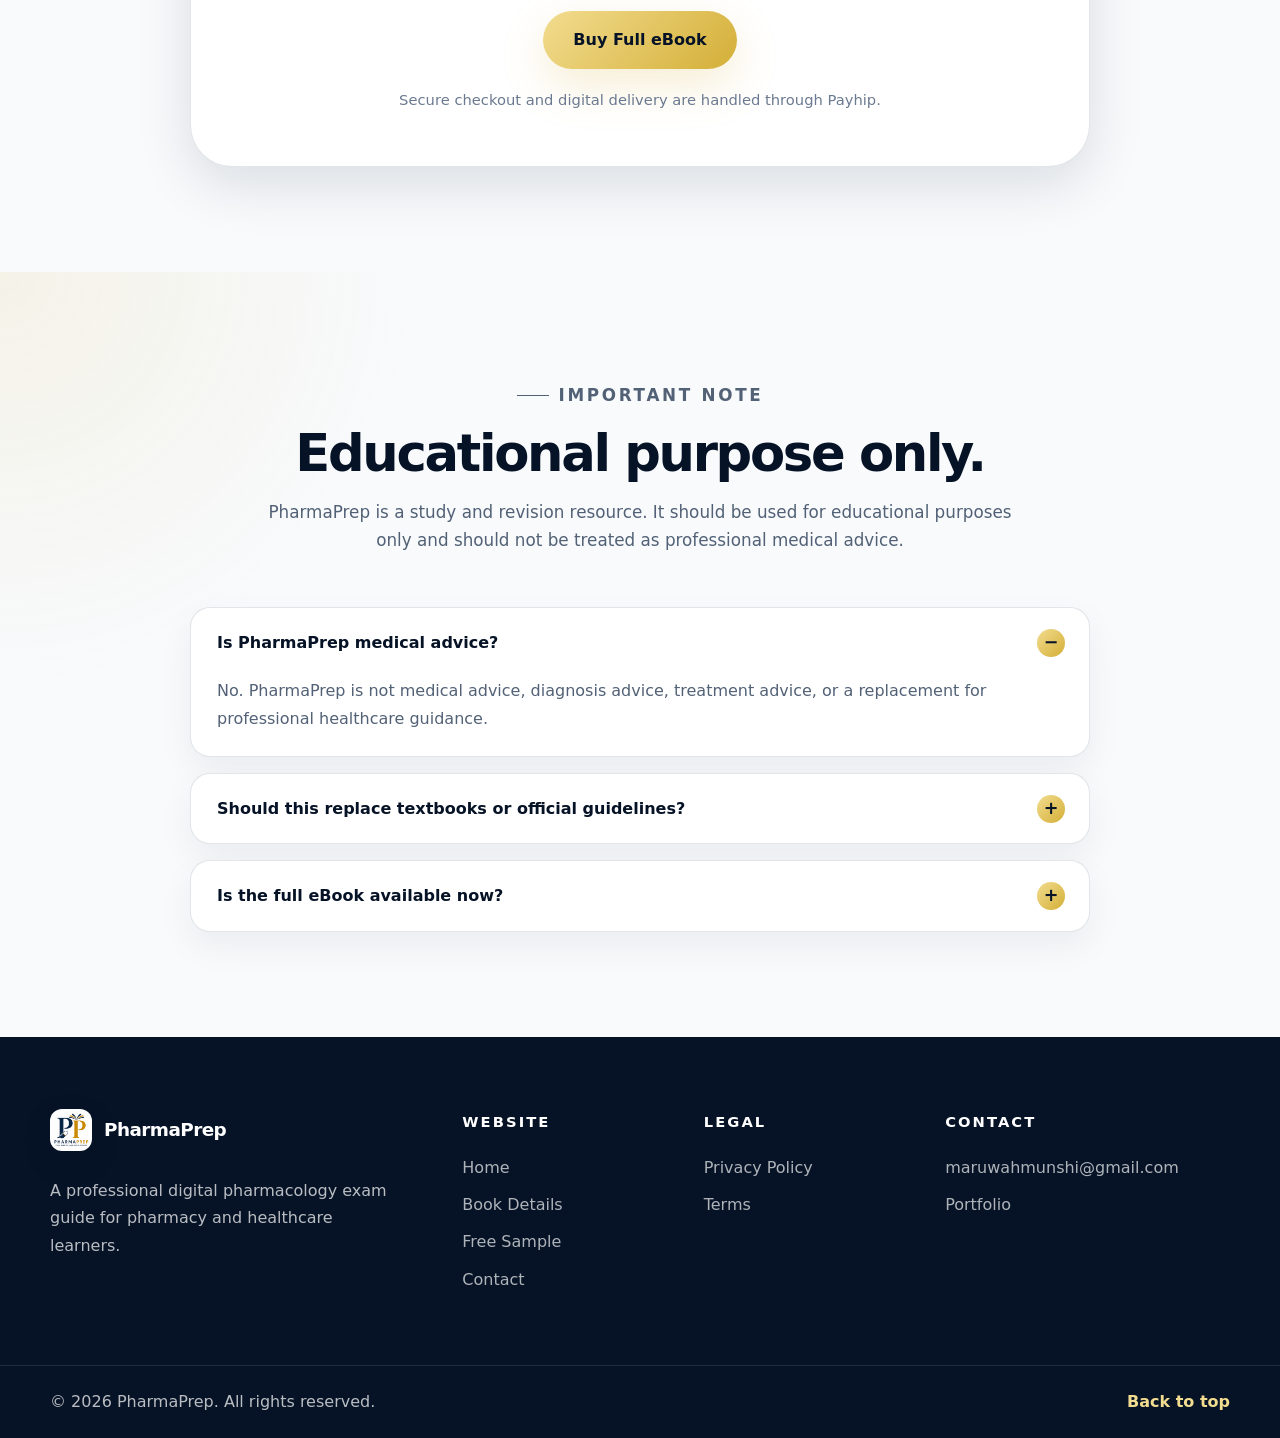
==== commit 88b6dedb: "Add files via upload" ====
--- a/book.html
+++ b/book.html
@@ -129,7 +129,7 @@
           </p>
 
           <div class="hero-actions">
-            <a href="#buy" class="btn btn-primary">Buy Full eBook</a>
+            <<a href="https://payhip.com/b/8UueI" class="btn btn-primary" target="_blank" rel="noopener noreferrer">Buy Full eBook</a>
             <a href="pdf/PharmaPrep_Free_Sample.pdf" class="btn btn-secondary" download>
               Download Free Sample
             </a>
@@ -412,12 +412,12 @@
         <div class="buy-card reveal">
           <p class="eyebrow">Purchase</p>
 
-          <h2>Full eBook purchase link coming soon.</h2>
-
-          <p>
-            The complete PharmaPrep eBook will be connected to a secure payment
-            platform later. The website is currently prepared with a professional
-            placeholder button.
+          <h2>Get the complete PharmaPrep eBook.</h2>
+
+          <p>
+            The complete PharmaPrep eBook is now available through Payhip for secure
+purchase and digital PDF access. Customers can purchase the eBook online
+and receive the digital file through Payhip.
           </p>
 
           <div class="buy-details">
@@ -433,16 +433,16 @@
 
             <div>
               <span>Payment</span>
-              <strong>Payhip or Gumroad later</strong>
+              <strong>Secure checkout through Payhip</strong>
             </div>
           </div>
 
-          <a href="#" class="btn btn-primary btn-large">
-            Buy Now — Coming Soon
-          </a>
+          <a href="https://payhip.com/b/8UueI" class="btn btn-primary btn-large" target="_blank" rel="noopener noreferrer">
+  Buy Full eBook
+</a>
 
           <p class="small-note">
-            For now, readers can download the free sample PDF.
+            Secure checkout and digital delivery are handled through Payhip.
           </p>
         </div>
       </div>
